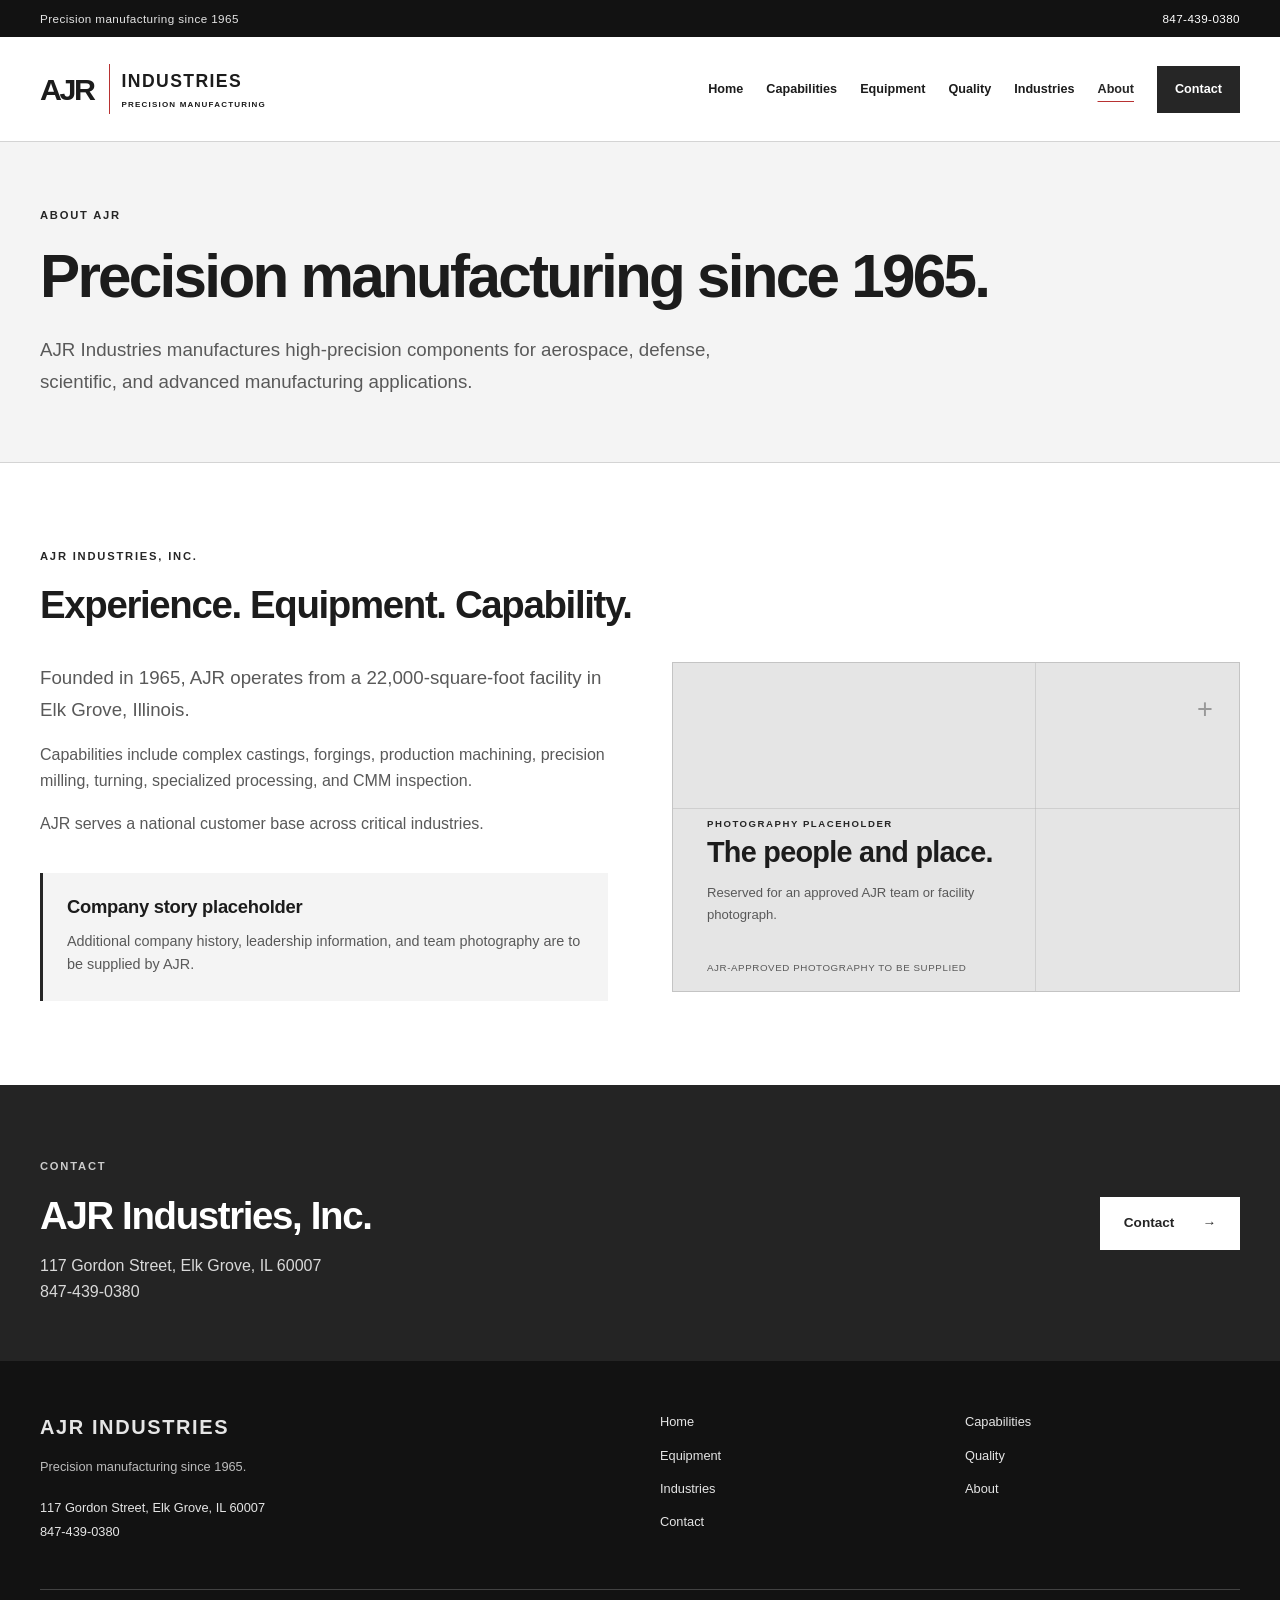
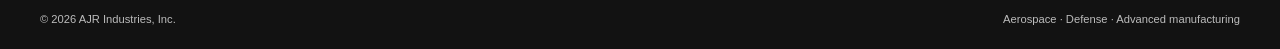
==== about.html @ 36a4a05b "Remove named platforms and focus on general industries" ====
<!doctype html>
<html lang="en">
<head><meta charset="utf-8"><meta name="viewport" content="width=device-width, initial-scale=1"><meta name="description" content="AJR Industries — precision machining for aerospace, defense, and advanced manufacturing. About."><title>AJR Industries | About</title><link rel="stylesheet" href="assets/styles.css"><script src="assets/site.js" defer></script>
</head>
<body><a class="skip-link" href="#main">Skip to content</a>
<div class="utility">
<div class="container"><span>Precision manufacturing since 1965</span><a href="tel:+18474390380">847-439-0380</a>
</div>
</div>
<header>
<div class="container header-inner"><a class="brand" href="index.html" aria-label="AJR Industries home"><span class="brand-mark">AJR</span><span>INDUSTRIES<small>PRECISION MANUFACTURING</small></span></a><button class="menu-toggle" hidden aria-controls="site-nav" aria-expanded="false">Menu <span class="menu-icon" aria-hidden="true"></span></button>
<nav id="site-nav" aria-label="Main navigation"><a href="index.html"  class="">Home</a><a href="capabilities.html"  class="">Capabilities</a><a href="equipment.html"  class="">Equipment</a><a href="quality.html"  class="">Quality</a><a href="industries.html"  class="">Industries</a><a href="about.html" aria-current="page" class="">About</a><a href="contact.html"  class="nav-contact">Contact</a>
</nav>
</div>
</header>
<main id="main">
<section class="page-intro">
<div class="container">
<p class="eyebrow">About AJR</p>
<h1>Precision manufacturing since 1965.</h1>
<p class="lead">AJR Industries manufactures high-precision components for aerospace, defense, scientific, and advanced manufacturing applications.</p>
</div>
</section>
<section class="section ">
<div class="container">
<div class="section-heading">
<div>
<p class="eyebrow">AJR Industries, Inc.</p>
<h2>Experience. Equipment. Capability.</h2>
</div>
</div>
<div class="split">
<div>
<p class="lead">Founded in 1965, AJR operates from a 22,000-square-foot facility in Elk Grove, Illinois.</p>
<p>Capabilities include complex castings, forgings, production machining, precision milling, turning, specialized processing, and CMM inspection.</p>
<p>AJR serves a national customer base across critical industries.</p>
<div class="notice">
<h3>Company story placeholder</h3>
<p>Additional company history, leadership information, and team photography are to be supplied by AJR.</p>
</div>
</div>
<figure class="photo-slot "><span class="photo-cross" aria-hidden="true">+</span>
<div><span class="eyebrow">Photography placeholder</span><strong>The people and place.</strong>
<p>Reserved for an approved AJR team or facility photograph.</p>
</div><figcaption>AJR-approved photography to be supplied</figcaption>
</figure>
</div>
</div>
</section>
<section class="cta">
<div class="container cta-inner">
<div>
<p class="eyebrow">Contact</p>
<h2>AJR Industries, Inc.</h2>
<p>117 Gordon Street, Elk Grove, IL 60007<br><a href="tel:+18474390380">847-439-0380</a></p>
</div><a class="button light" href="contact.html">Contact <span aria-hidden="true">→</span></a>
</div>
</section>
</main>
<footer>
<div class="container footer-top">
<div><a class="footer-brand" href="index.html">AJR INDUSTRIES</a>
<p>Precision manufacturing since 1965.</p><address>117 Gordon Street, Elk Grove, IL 60007<br><a href="tel:+18474390380">847-439-0380</a></address>
</div>
<nav aria-label="Footer navigation"><a href="index.html">Home</a><a href="capabilities.html">Capabilities</a><a href="equipment.html">Equipment</a><a href="quality.html">Quality</a><a href="industries.html">Industries</a><a href="about.html">About</a><a href="contact.html">Contact</a>
</nav>
</div>
<div class="container footer-bottom"><span>© <span id="year">2026</span> AJR Industries, Inc.</span><span>Aerospace · Defense · Advanced manufacturing</span>
</div>
</footer>
</body>
</html>
---- assets/styles.css ----
:root{--accent:#b83232;--charcoal:#242424;--black:#121212;--action:#262626;--ink:#1c1c1c;--muted:#595959;--line:#d4d4d4;--surface:#f4f4f4}*{box-sizing:border-box}body{margin:0;color:var(--ink);font:16px/1.65 Arial,Helvetica,sans-serif}a{color:inherit;text-decoration:none}a:hover{text-decoration:underline;text-underline-offset:5px}button,input,textarea{font:inherit}a:focus-visible,button:focus-visible,input:focus-visible,textarea:focus-visible{outline:3px solid var(--accent);outline-offset:5px}.container{width:min(1240px,calc(100% - 80px));margin-inline:auto}h1,h2,h3,p,figure{margin:0}h1,h2,h3{line-height:1.12}h1{font-size:clamp(2.6rem,4.7vw,4.5rem);letter-spacing:-.045em;max-width:1000px}h2{font-size:clamp(1.9rem,3vw,2.75rem);letter-spacing:-.035em;max-width:740px}h3{font-size:1.3rem;letter-spacing:-.015em}p+p{margin-top:16px}p{color:var(--muted)}.eyebrow{text-transform:uppercase;font-size:.7rem;font-weight:700;letter-spacing:.16em;color:var(--action);margin-bottom:18px}.lead{font-size:1.17rem;line-height:1.7;max-width:740px}.utility{background:var(--black);color:#e5e5e5;font-size:.73rem;letter-spacing:.035em}.utility .container{display:flex;justify-content:space-between;padding-block:9px}.utility a{color:white}header{background:white;border-bottom:1px solid var(--line)}.header-inner{display:flex;align-items:center;justify-content:space-between;gap:30px;min-height:104px}.brand{display:flex;align-items:center;gap:12px;min-width:0;font-size:1.1rem;font-weight:800;letter-spacing:.08em;flex-shrink:0}.brand:hover{text-decoration:none}.brand-mark{font-size:1.9rem;font-weight:800;letter-spacing:-.08em;border-right:1px solid var(--accent);padding-right:15px}.brand small{display:block;font-size:.5rem;letter-spacing:.15em;margin-top:2px}#site-nav{display:flex;align-items:center;gap:23px;font-size:.79rem;font-weight:700}#site-nav a{padding-block:13px}#site-nav a[aria-current=page]{color:var(--action);text-decoration:underline;text-decoration-color:var(--accent);text-underline-offset:8px}#site-nav a.nav-contact{background:var(--action);color:white;padding:13px 18px;white-space:nowrap}.button{background:var(--action);color:white;display:inline-flex;align-items:center;justify-content:center;gap:28px;padding:15px 23px;font-size:.85rem;line-height:1.5;font-weight:700;border:1px solid var(--action);cursor:pointer}.button:hover{background:var(--black);text-decoration:none}.button.light{background:white;border-color:white;color:var(--charcoal)}.button.light:hover{background:#ebebeb}.text-link{font-weight:700;font-size:.87rem;color:var(--action);display:inline-block}.actions{display:flex;align-items:center;gap:28px;flex-wrap:wrap;margin-top:32px}.hero{background:var(--surface);border-bottom:1px solid var(--line)}.hero-grid{display:grid;grid-template-columns:minmax(0,1.05fr) minmax(0,1fr);align-items:center;gap:48px;padding-block:48px}.hero-copy{padding-block:24px}.hero h1{font-size:clamp(2.5rem,4.1vw,3.5rem)}.hero h1 span{color:var(--action)}.hero .lead{margin-top:26px}.hero-copy>.lead+p{font-size:.9rem;margin-top:16px}.hero-bottom{display:flex;justify-content:space-between;gap:20px;border-top:1px solid var(--line);padding-block:18px;font-size:.72rem;text-transform:uppercase;letter-spacing:.08em;color:var(--muted)}.photo-slot{min-height:330px;background:#e5e5e5;position:relative;display:flex;align-items:flex-end;padding:34px;border:1px solid #c4c4c4;color:var(--ink);overflow:hidden}.hero .photo-slot{min-height:400px;background:#292929;color:white;border-color:#454545}.photo-slot:before,.photo-slot:after{content:'';position:absolute;pointer-events:none;background:#b4b4b4;opacity:.45}.photo-slot:before{height:1px;inset:44% 0 auto}.photo-slot:after{width:1px;inset:0 auto 0 64%}.photo-slot>div{position:relative;z-index:1;max-width:310px;padding-bottom:32px}.photo-slot strong{font-size:1.8rem;line-height:1.2;display:block;letter-spacing:-.025em}.photo-slot p{font-size:.82rem;margin-top:12px}.hero .photo-slot p,.hero .photo-slot .eyebrow{color:#d9d9d9}.photo-slot .eyebrow{font-size:.6rem}.photo-slot figcaption{position:absolute;bottom:15px;font-size:.61rem;letter-spacing:.06em;text-transform:uppercase;color:var(--muted)}.hero .photo-slot figcaption{color:#d9d9d9}.photo-cross{position:absolute;top:24px;right:26px;font-size:1.7rem;color:#999999}.photo-slot.wide{margin-top:44px;min-height:300px}.section{padding-block:84px}.section-heading{display:flex;justify-content:space-between;gap:32px;margin-bottom:36px}.section-copy{max-width:740px;margin-bottom:32px}.cards{display:grid;grid-template-columns:repeat(3,minmax(0,1fr));gap:22px}.card{border:1px solid var(--line);padding:28px;background:white;display:flex;flex-direction:column;border-top:3px solid var(--action)}.number{font-family:monospace;font-size:.76rem;letter-spacing:.1em;color:var(--action)}.card h3{margin-top:36px;margin-bottom:16px}.card p{font-size:.94rem;margin-bottom:24px}.card .text-link{margin-top:auto}.section-link{margin-top:30px}.stats{background:var(--charcoal);color:white}.stats-grid{display:grid;grid-template-columns:1fr 1fr 1fr 1.5fr}.stats-grid>div{padding:36px 28px;border-right:1px solid #505050}.stats-grid>div:first-child{padding-left:0}.stats-grid>div:last-child{border:0}.stats strong{display:block;font-size:clamp(1.3rem,2.4vw,2rem);font-weight:600;letter-spacing:-.03em;line-height:1.2}.stats span{font-size:.78rem;color:#d2d2d2;display:block;margin-top:12px}.industry-grid{display:grid;grid-template-columns:repeat(4,minmax(0,1fr));border-left:1px solid var(--line);border-top:1px solid var(--line)}.industry-grid article{padding:26px;border-right:1px solid var(--line);border-bottom:1px solid var(--line);min-height:134px}.industry-grid .eyebrow{font-size:.62rem;margin-bottom:22px}.industry-grid h3{font-size:1.15rem}.tinted{background:var(--surface);border-block:1px solid var(--line)}.split{display:grid;grid-template-columns:minmax(0,1fr) minmax(0,1fr);gap:64px;align-items:start}.split h2{margin-bottom:24px}.equipment-list{border-top:1px solid var(--line)}.equipment-list article{display:grid;grid-template-columns:90px 1fr;gap:24px;padding:24px 0;border-bottom:1px solid var(--line)}.tag{font-size:.6rem;letter-spacing:.08em;line-height:1.5;border:1px solid #b8b8b8;padding:7px 8px;align-self:start;text-align:center;color:var(--action);font-weight:700}.equipment-list h3{font-size:1.15rem;margin-bottom:10px}.equipment-list p{font-size:.88rem}.quality-summary{border-top:1px solid var(--line)}.quality-summary span{display:block;border-bottom:1px solid var(--line);padding:20px 0;font-weight:700}.quality-summary span:before{content:'+';margin-right:24px;color:var(--action)}.cta{background:var(--charcoal);color:white;padding-block:56px}.cta-inner{display:flex;align-items:center;justify-content:space-between;gap:40px}.cta .eyebrow{color:#cccccc}.cta p{color:#d9d9d9;margin-top:16px}.cta h2{font-size:clamp(2rem,3vw,2.7rem)}.cta .button{flex-shrink:0}footer{background:var(--black);color:#e5e5e5;padding-top:50px;font-size:.8rem}.footer-top{display:grid;grid-template-columns:1fr 1fr;gap:40px;padding-bottom:45px}.footer-brand{font-size:1.25rem;font-weight:700;letter-spacing:.08em}.footer-top p{color:#bcbcbc;margin:12px 0 18px}address{font-style:normal;line-height:1.9}.footer-top nav{display:grid;grid-template-columns:1fr 1fr;gap:12px 30px;align-content:start}.footer-bottom{display:flex;justify-content:space-between;gap:20px;border-top:1px solid #424242;padding-block:20px;color:#bcbcbc;font-size:.7rem}.page-intro{background:var(--surface);padding-block:64px;border-bottom:1px solid var(--line)}.page-intro .lead{margin-top:24px}.detail-row{display:grid;grid-template-columns:90px 1fr;gap:24px;border-top:1px solid var(--line);padding-block:36px;scroll-margin-top:30px}.detail-row h2{font-size:1.6rem;margin-bottom:16px}.detail-row p{max-width:780px}.content-note{font-size:.82rem;color:#595959;line-height:1.65;display:block;margin-top:20px}.notice{border-left:3px solid var(--action);padding:24px;background:var(--surface);margin-top:36px}.notice h3{margin-bottom:12px;font-size:1.15rem}.notice p{font-size:.9rem}.notice .text-link{margin-top:16px}.spaced{margin-top:72px}.credential-grid{display:grid;grid-template-columns:1fr 1fr;gap:20px}.credential-grid article{border:1px solid var(--line);padding:26px}.credential-grid h3{font-size:1.1rem}.contact-grid{display:grid;grid-template-columns:minmax(0,.8fr) minmax(0,1.2fr);gap:80px}.contact-grid h2{font-size:2rem;margin-bottom:22px}.contact-grid h2+p{margin-top:20px}.phone{display:inline-block;font-size:1.5rem;color:var(--action);font-weight:700;margin-block:24px 16px}.contact-panel{background:var(--surface);padding:36px}.skip-link{position:absolute;left:16px;top:-80px;background:white;padding:14px;z-index:10}.skip-link:focus{top:10px}.menu-toggle{padding:10px 14px;background:white;border:1px solid var(--line);color:var(--ink);font-weight:700;font-size:.85rem;cursor:pointer}
@media(min-width:1101px){.menu-toggle{display:none}}
@media(max-width:1100px){.header-inner{flex-wrap:wrap;min-height:92px;padding-block:20px;gap:18px}#site-nav{width:100%;gap:10px 26px;flex-wrap:wrap}.js #site-nav{display:none}.js #site-nav.open{display:flex}.menu-toggle:not([hidden]){display:block}.hero-grid{gap:32px}.hero .photo-slot{min-height:400px}.split{gap:36px}.contact-grid{gap:36px}.stats strong{font-size:1.5rem}}
@media(max-width:760px){.container{width:calc(100% - 40px)}.utility{font-size:.62rem}.brand{font-size:.9rem}.brand-mark{font-size:1.7rem}.brand small{font-size:.43rem}.hero-grid,.split,.contact-grid{grid-template-columns:1fr}.hero-grid{padding-block:30px}.hero-copy{padding-block:0}.hero h1{font-size:clamp(2.15rem,7.8vw,2.75rem)}.hero .photo-slot{min-height:240px}.hero-bottom{flex-wrap:wrap;font-size:.6rem;justify-content:flex-start;gap:10px 24px}.section{padding-block:54px}.cards{grid-template-columns:1fr}.card h3{margin-top:22px}.stats-grid{grid-template-columns:1fr 1fr}.stats-grid>div{padding:26px 18px!important;border-bottom:1px solid #505050}.stats-grid>div:nth-child(even){border-right:0}.stats-grid>div:nth-child(n+3){border-bottom:0}.stats strong{font-size:1.25rem}.industry-grid{grid-template-columns:1fr 1fr}.industry-grid article{padding:20px}.cta-inner{align-items:start;flex-direction:column;gap:26px}.footer-top{grid-template-columns:1fr}.footer-bottom{flex-direction:column;gap:8px}.page-intro{padding-block:44px}.detail-row{grid-template-columns:30px 1fr;gap:16px}.credential-grid{grid-template-columns:1fr}.contact-panel{padding:24px}.photo-slot{padding:24px;min-height:280px}.photo-slot figcaption{font-size:.55rem}.equipment-list article{grid-template-columns:76px 1fr;gap:16px}.actions{gap:20px}.spaced{margin-top:48px}.utility .container{gap:15px}#site-nav.open{flex-direction:column;align-items:stretch;gap:0}#site-nav a{padding:12px 0}#site-nav .nav-contact{margin-top:10px;text-align:center}}
@media(prefers-reduced-motion:reduce){*,*:before,*:after{scroll-behavior:auto!important;animation:none!important;transition:none!important}}
.menu-icon{display:inline-block;width:13px;height:10px;border-block:1px solid currentColor;margin-left:8px;position:relative}.menu-icon:after{content:'';position:absolute;top:3px;left:0;right:0;border-top:1px solid currentColor}

/* Keep keyboard focus visible on charcoal and black sections. */
.utility a:focus-visible,.cta a:focus-visible,footer a:focus-visible { outline-color:#ffffff; }

/* Stack content before technical columns become too narrow to read. */
@media (max-width:960px) {
  .container { width:calc(100% - 48px); }
  .hero-grid,.split,.contact-grid { grid-template-columns:minmax(0,1fr); }
  .hero-grid { gap:28px; padding-block:36px; }
  .hero-copy { padding-block:0; }
  .hero .photo-slot { min-height:260px; }
  .hero h1 { max-width:720px; font-size:clamp(2.5rem,5.6vw,3.25rem); }
  .hero .lead { max-width:680px; margin-top:20px; }
  .hero-bottom { flex-wrap:wrap; justify-content:flex-start; gap:10px 24px; }
  .cards { grid-template-columns:minmax(0,1fr); }
  .card { padding:24px; }
  .card h3 { margin-top:18px; }
  .stats-grid { grid-template-columns:1fr 1fr; }
  .stats-grid>div { padding:26px 24px; border-bottom:1px solid #505050; }
  .stats-grid>div:first-child { padding-left:24px; }
  .stats-grid>div:nth-child(even) { border-right:0; }
  .stats-grid>div:nth-child(n+3) { border-bottom:0; }
  .industry-grid { grid-template-columns:repeat(2,minmax(0,1fr)); }
  .cta-inner { align-items:flex-start; flex-direction:column; gap:26px; }
  .split,.contact-grid { gap:32px; }
}
@media (max-width:600px) {
  .container { width:calc(100% - 32px); }
  .header-inner { min-height:80px; gap:12px; padding-block:14px; }
  .hero-grid { padding-block:28px; }
  .hero h1 { font-size:clamp(2.1rem,8.2vw,2.75rem); }
  .hero .lead { font-size:1.05rem; }
  .hero .photo-slot { min-height:220px; }
  .hero .photo-slot>div { padding-bottom:24px; }
  .photo-slot { padding:24px; }
  .photo-slot figcaption { left:24px; right:24px; }
  .hero .eyebrow { font-size:.62rem; letter-spacing:.12em; }
  .actions { align-items:stretch; gap:16px; margin-top:24px; }
  .actions .button { width:100%; }
  .actions .text-link { padding-block:4px; }
  .section { padding-block:44px; }
  .contact-panel { padding:20px; }
  .footer-bottom>span { overflow-wrap:anywhere; }
}
@media (max-width:360px) {
  .brand { gap:8px; font-size:.8rem; letter-spacing:.06em; }
  .brand-mark { font-size:1.55rem; padding-right:10px; }
  .brand small { font-size:.36rem; }
  .menu-toggle { padding:10px; }
  .menu-icon { margin-left:5px; }
  .industry-grid article { padding:16px; }
}
@media print {
  .utility,.menu-toggle,.skip-link { display:none!important; }
  .js #site-nav { display:flex; }
  .hero-grid,.split,.contact-grid { grid-template-columns:1fr; }
}

/* Equipment comparison: readable dimensions on desktop and labeled cards on mobile. */
.equipment-comparison { border:1px solid var(--line); }
.equipment-table { width:100%; border-collapse:collapse; table-layout:fixed; text-align:left; }
.equipment-table caption { text-align:left; padding:16px 24px; font-size:.8rem; font-weight:700; color:var(--muted); border-bottom:1px solid var(--line); }
.equipment-table thead { background:var(--charcoal); color:white; }
.equipment-table thead th { font-size:.74rem; letter-spacing:.04em; padding:16px 24px; }
.equipment-table th,.equipment-table td { width:33.333%; vertical-align:top; overflow-wrap:anywhere; }
.equipment-table tbody th,.equipment-table tbody td { padding:28px 24px; border-bottom:1px solid var(--line); }
.equipment-table tbody tr:last-child>* { border-bottom:0; }
.machine-name { display:block; font-size:1.15rem; font-weight:700; line-height:1.3; }
.machine-type { display:block; margin-top:10px; font-size:.83rem; line-height:1.6; font-weight:400; color:var(--muted); }
.machine-dimensions { margin:0; }
.machine-dimensions dt { font-size:.7rem; text-transform:uppercase; letter-spacing:.07em; color:var(--muted); font-weight:700; }
.machine-dimensions dd { margin:10px 0 0; font-size:1.28rem; font-weight:700; line-height:1.35; font-variant-numeric:tabular-nums; }
.dimension-note { font-size:.77rem; line-height:1.6; margin-top:12px; }
.equipment-table tbody td:last-child { font-size:.87rem; color:var(--muted); }
.mobile-column-label { display:none; }
.fit-note { margin-top:24px; }
@media (max-width:760px) {
  .equipment-comparison { border:0; }
  .equipment-table,.equipment-table tbody { display:block; }
  .equipment-table caption { display:block; padding:0 0 16px; border:0; }
  .equipment-table thead { position:absolute; width:1px; height:1px; padding:0; overflow:hidden; clip-path:inset(50%); white-space:nowrap; }
  .equipment-table tbody tr { display:grid; grid-template-columns:minmax(0,1fr); border:1px solid var(--line); margin-bottom:20px; }
  .equipment-table tbody th,.equipment-table tbody td { display:block; width:100%; padding:20px; border-bottom:1px solid var(--line); }
  .equipment-table tbody tr:last-child>* { border-bottom:1px solid var(--line); }
  .equipment-table tbody tr>td:last-child { border-bottom:0; }
  .equipment-table tbody td:first-of-type { background:var(--surface); }
  .mobile-column-label { display:block; font-size:.7rem; text-transform:uppercase; letter-spacing:.07em; font-weight:700; margin-bottom:10px; }
}

.industry-description { font-size:.87rem; margin-top:16px; }
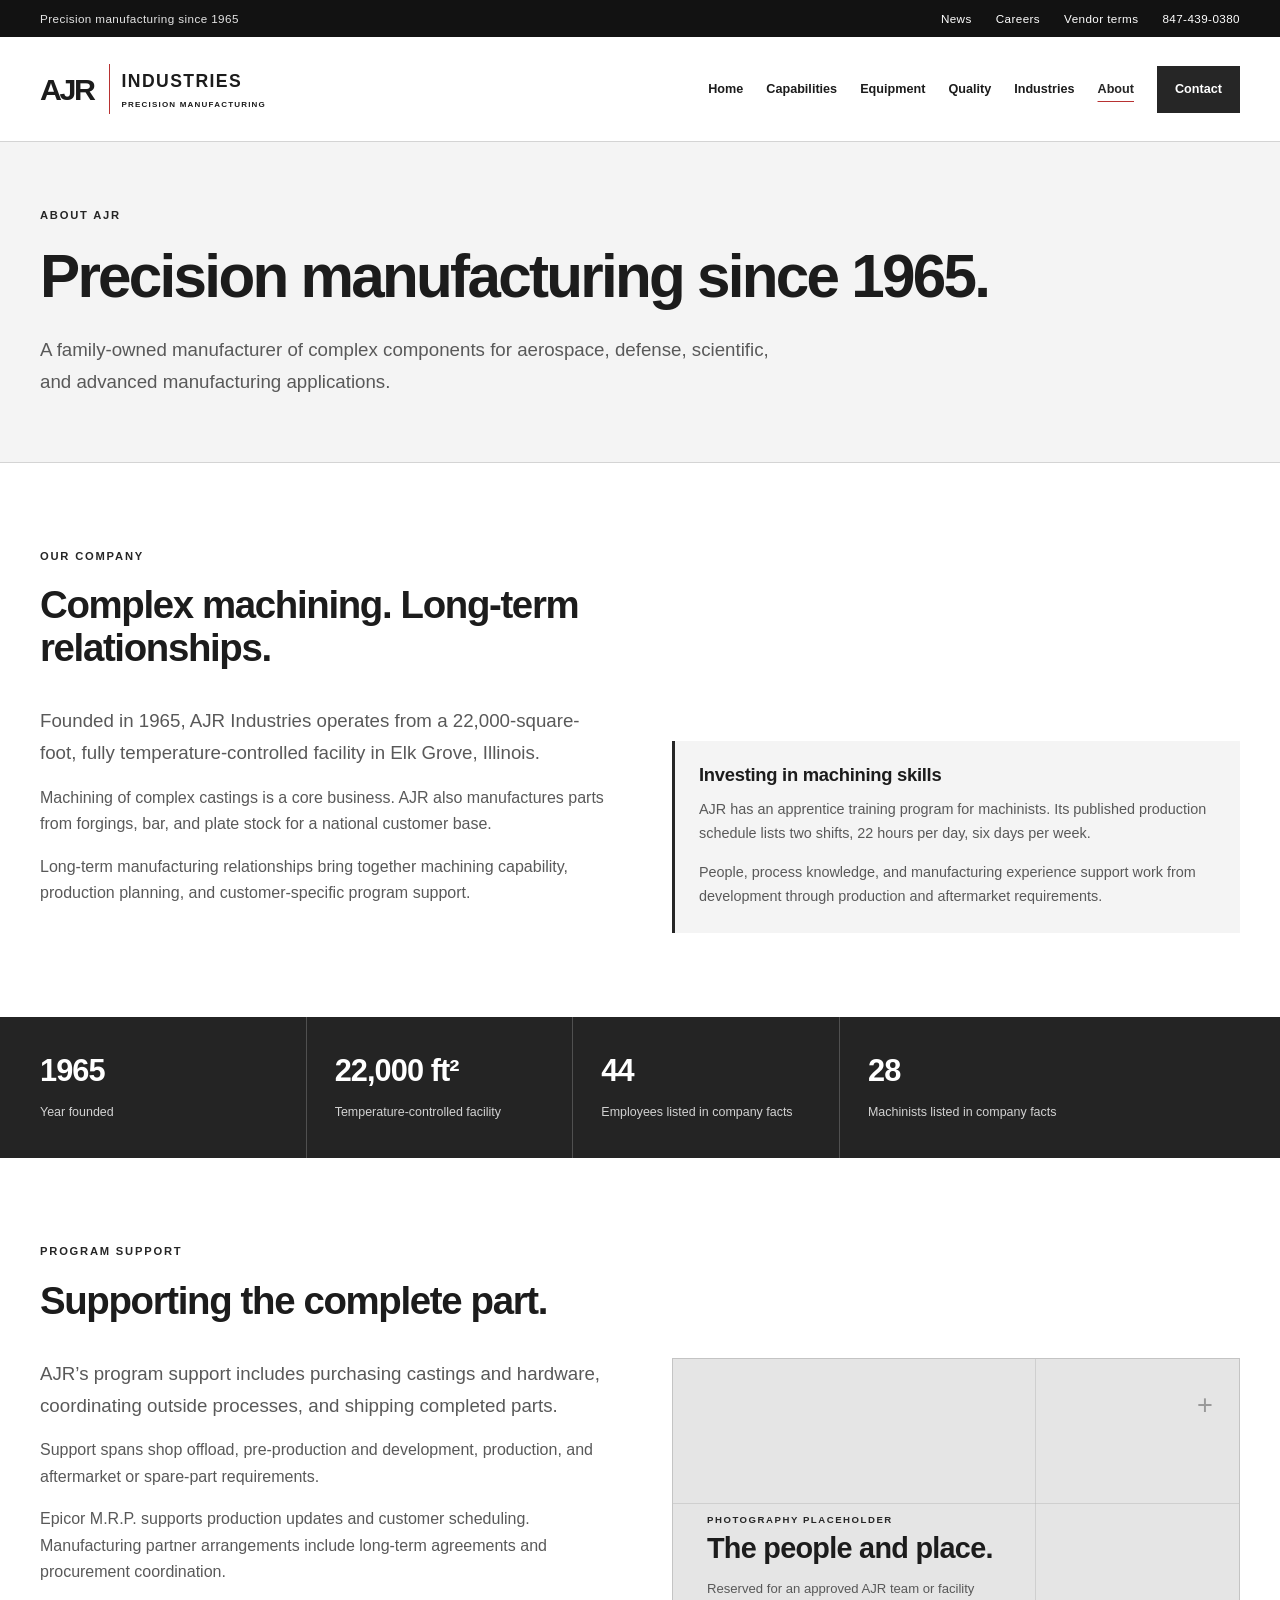
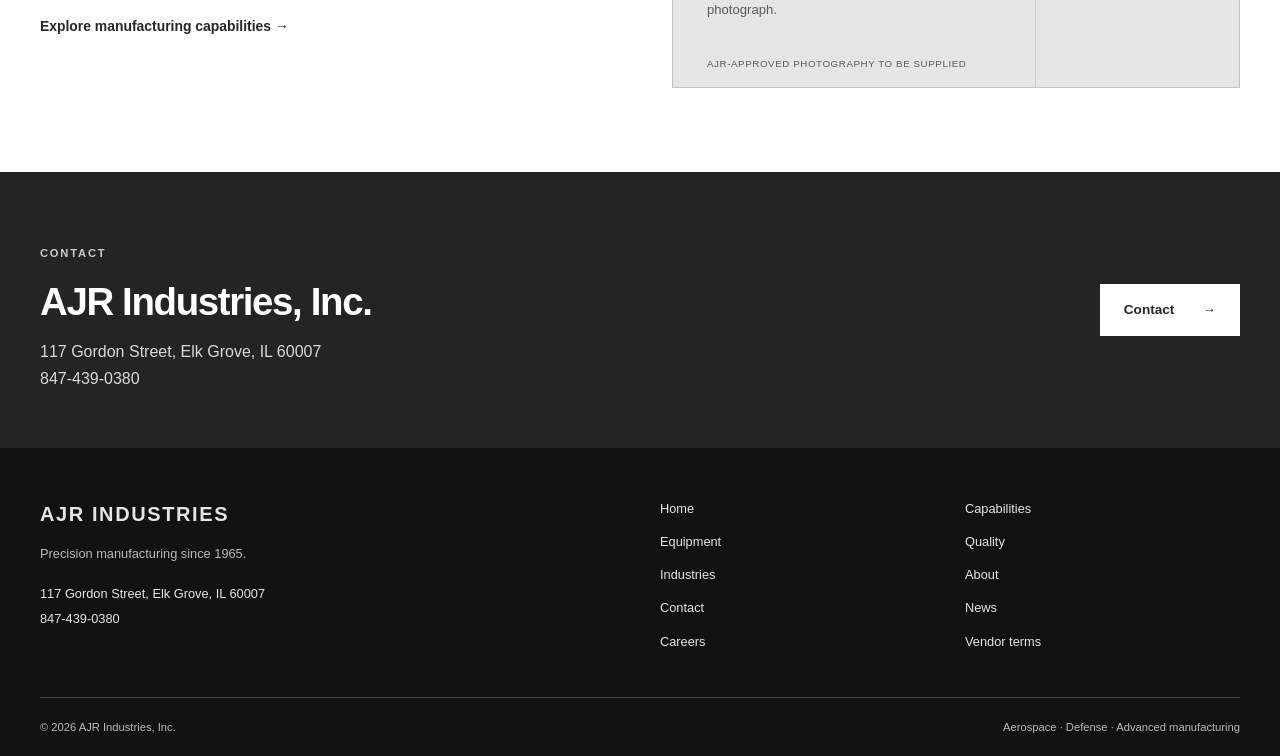
==== commit 8ad47827: "Integrate original AJR content, full equipment sizes, and company resources" ====
--- a/about.html
+++ b/about.html
@@ -4,7 +4,7 @@
 </head>
 <body><a class="skip-link" href="#main">Skip to content</a>
 <div class="utility">
-<div class="container"><span>Precision manufacturing since 1965</span><a href="tel:+18474390380">847-439-0380</a>
+<div class="container"><span>Precision manufacturing since 1965</span><nav class="utility-links" aria-label="Company resources"><a href="news.html">News</a><a href="job-openings.html">Careers</a><a href="vendor-terms-and-conditions.html">Vendor terms</a><a href="tel:+18474390380">847-439-0380</a></nav>
 </div>
 </div>
 <header>
@@ -18,28 +18,51 @@
 <div class="container">
 <p class="eyebrow">About AJR</p>
 <h1>Precision manufacturing since 1965.</h1>
-<p class="lead">AJR Industries manufactures high-precision components for aerospace, defense, scientific, and advanced manufacturing applications.</p>
+<p class="lead">A family-owned manufacturer of complex components for aerospace, defense, scientific, and advanced manufacturing applications.</p>
 </div>
 </section>
-<section class="section ">
+<section class="section">
 <div class="container">
-<div class="section-heading">
+<div class="section-heading"><div>
+<p class="eyebrow">Our company</p>
+<h2>Complex machining. Long-term relationships.</h2>
+</div></div>
+<div class="split">
 <div>
-<p class="eyebrow">AJR Industries, Inc.</p>
-<h2>Experience. Equipment. Capability.</h2>
+<p class="lead">Founded in 1965, AJR Industries operates from a 22,000-square-foot, fully temperature-controlled facility in Elk Grove, Illinois.</p>
+<p>Machining of complex castings is a core business. AJR also manufactures parts from forgings, bar, and plate stock for a national customer base.</p>
+<p>Long-term manufacturing relationships bring together machining capability, production planning, and customer-specific program support.</p>
+</div>
+<div class="notice">
+<h3>Investing in machining skills</h3>
+<p>AJR has an apprentice training program for machinists. Its published production schedule lists two shifts, 22 hours per day, six days per week.</p>
+<p>People, process knowledge, and manufacturing experience support work from development through production and aftermarket requirements.</p>
 </div>
 </div>
+</div>
+</section>
+<section class="stats">
+<div class="container stats-grid">
+<div><strong>1965</strong><span>Year founded</span></div>
+<div><strong>22,000 ft²</strong><span>Temperature-controlled facility</span></div>
+<div><strong>44</strong><span>Employees listed in company facts</span></div>
+<div><strong>28</strong><span>Machinists listed in company facts</span></div>
+</div>
+</section>
+<section class="section">
+<div class="container">
+<div class="section-heading"><div>
+<p class="eyebrow">Program support</p>
+<h2>Supporting the complete part.</h2>
+</div></div>
 <div class="split">
 <div>
-<p class="lead">Founded in 1965, AJR operates from a 22,000-square-foot facility in Elk Grove, Illinois.</p>
-<p>Capabilities include complex castings, forgings, production machining, precision milling, turning, specialized processing, and CMM inspection.</p>
-<p>AJR serves a national customer base across critical industries.</p>
-<div class="notice">
-<h3>Company story placeholder</h3>
-<p>Additional company history, leadership information, and team photography are to be supplied by AJR.</p>
+<p class="lead">AJR’s program support includes purchasing castings and hardware, coordinating outside processes, and shipping completed parts.</p>
+<p>Support spans shop offload, pre-production and development, production, and aftermarket or spare-part requirements.</p>
+<p>Epicor M.R.P. supports production updates and customer scheduling. Manufacturing partner arrangements include long-term agreements and procurement coordination.</p>
+<a class="text-link section-link" href="capabilities.html">Explore manufacturing capabilities →</a>
 </div>
-</div>
-<figure class="photo-slot "><span class="photo-cross" aria-hidden="true">+</span>
+<figure class="photo-slot"><span class="photo-cross" aria-hidden="true">+</span>
 <div><span class="eyebrow">Photography placeholder</span><strong>The people and place.</strong>
 <p>Reserved for an approved AJR team or facility photograph.</p>
 </div><figcaption>AJR-approved photography to be supplied</figcaption>
@@ -63,7 +86,7 @@
 <p>Precision manufacturing since 1965.</p><address>117 Gordon Street, Elk Grove, IL 60007<br><a href="tel:+18474390380">847-439-0380</a></address>
 </div>
 <nav aria-label="Footer navigation"><a href="index.html">Home</a><a href="capabilities.html">Capabilities</a><a href="equipment.html">Equipment</a><a href="quality.html">Quality</a><a href="industries.html">Industries</a><a href="about.html">About</a><a href="contact.html">Contact</a>
-</nav>
+<a href="news.html">News</a><a href="job-openings.html">Careers</a><a href="vendor-terms-and-conditions.html">Vendor terms</a></nav>
 </div>
 <div class="container footer-bottom"><span>© <span id="year">2026</span> AJR Industries, Inc.</span><span>Aerospace · Defense · Advanced manufacturing</span>
 </div>
--- a/assets/styles.css
+++ b/assets/styles.css
@@ -1,4 +1,4 @@
-:root{--accent:#b83232;--charcoal:#242424;--black:#121212;--action:#262626;--ink:#1c1c1c;--muted:#595959;--line:#d4d4d4;--surface:#f4f4f4}*{box-sizing:border-box}body{margin:0;color:var(--ink);font:16px/1.65 Arial,Helvetica,sans-serif}a{color:inherit;text-decoration:none}a:hover{text-decoration:underline;text-underline-offset:5px}button,input,textarea{font:inherit}a:focus-visible,button:focus-visible,input:focus-visible,textarea:focus-visible{outline:3px solid var(--accent);outline-offset:5px}.container{width:min(1240px,calc(100% - 80px));margin-inline:auto}h1,h2,h3,p,figure{margin:0}h1,h2,h3{line-height:1.12}h1{font-size:clamp(2.6rem,4.7vw,4.5rem);letter-spacing:-.045em;max-width:1000px}h2{font-size:clamp(1.9rem,3vw,2.75rem);letter-spacing:-.035em;max-width:740px}h3{font-size:1.3rem;letter-spacing:-.015em}p+p{margin-top:16px}p{color:var(--muted)}.eyebrow{text-transform:uppercase;font-size:.7rem;font-weight:700;letter-spacing:.16em;color:var(--action);margin-bottom:18px}.lead{font-size:1.17rem;line-height:1.7;max-width:740px}.utility{background:var(--black);color:#e5e5e5;font-size:.73rem;letter-spacing:.035em}.utility .container{display:flex;justify-content:space-between;padding-block:9px}.utility a{color:white}header{background:white;border-bottom:1px solid var(--line)}.header-inner{display:flex;align-items:center;justify-content:space-between;gap:30px;min-height:104px}.brand{display:flex;align-items:center;gap:12px;min-width:0;font-size:1.1rem;font-weight:800;letter-spacing:.08em;flex-shrink:0}.brand:hover{text-decoration:none}.brand-mark{font-size:1.9rem;font-weight:800;letter-spacing:-.08em;border-right:1px solid var(--accent);padding-right:15px}.brand small{display:block;font-size:.5rem;letter-spacing:.15em;margin-top:2px}#site-nav{display:flex;align-items:center;gap:23px;font-size:.79rem;font-weight:700}#site-nav a{padding-block:13px}#site-nav a[aria-current=page]{color:var(--action);text-decoration:underline;text-decoration-color:var(--accent);text-underline-offset:8px}#site-nav a.nav-contact{background:var(--action);color:white;padding:13px 18px;white-space:nowrap}.button{background:var(--action);color:white;display:inline-flex;align-items:center;justify-content:center;gap:28px;padding:15px 23px;font-size:.85rem;line-height:1.5;font-weight:700;border:1px solid var(--action);cursor:pointer}.button:hover{background:var(--black);text-decoration:none}.button.light{background:white;border-color:white;color:var(--charcoal)}.button.light:hover{background:#ebebeb}.text-link{font-weight:700;font-size:.87rem;color:var(--action);display:inline-block}.actions{display:flex;align-items:center;gap:28px;flex-wrap:wrap;margin-top:32px}.hero{background:var(--surface);border-bottom:1px solid var(--line)}.hero-grid{display:grid;grid-template-columns:minmax(0,1.05fr) minmax(0,1fr);align-items:center;gap:48px;padding-block:48px}.hero-copy{padding-block:24px}.hero h1{font-size:clamp(2.5rem,4.1vw,3.5rem)}.hero h1 span{color:var(--action)}.hero .lead{margin-top:26px}.hero-copy>.lead+p{font-size:.9rem;margin-top:16px}.hero-bottom{display:flex;justify-content:space-between;gap:20px;border-top:1px solid var(--line);padding-block:18px;font-size:.72rem;text-transform:uppercase;letter-spacing:.08em;color:var(--muted)}.photo-slot{min-height:330px;background:#e5e5e5;position:relative;display:flex;align-items:flex-end;padding:34px;border:1px solid #c4c4c4;color:var(--ink);overflow:hidden}.hero .photo-slot{min-height:400px;background:#292929;color:white;border-color:#454545}.photo-slot:before,.photo-slot:after{content:'';position:absolute;pointer-events:none;background:#b4b4b4;opacity:.45}.photo-slot:before{height:1px;inset:44% 0 auto}.photo-slot:after{width:1px;inset:0 auto 0 64%}.photo-slot>div{position:relative;z-index:1;max-width:310px;padding-bottom:32px}.photo-slot strong{font-size:1.8rem;line-height:1.2;display:block;letter-spacing:-.025em}.photo-slot p{font-size:.82rem;margin-top:12px}.hero .photo-slot p,.hero .photo-slot .eyebrow{color:#d9d9d9}.photo-slot .eyebrow{font-size:.6rem}.photo-slot figcaption{position:absolute;bottom:15px;font-size:.61rem;letter-spacing:.06em;text-transform:uppercase;color:var(--muted)}.hero .photo-slot figcaption{color:#d9d9d9}.photo-cross{position:absolute;top:24px;right:26px;font-size:1.7rem;color:#999999}.photo-slot.wide{margin-top:44px;min-height:300px}.section{padding-block:84px}.section-heading{display:flex;justify-content:space-between;gap:32px;margin-bottom:36px}.section-copy{max-width:740px;margin-bottom:32px}.cards{display:grid;grid-template-columns:repeat(3,minmax(0,1fr));gap:22px}.card{border:1px solid var(--line);padding:28px;background:white;display:flex;flex-direction:column;border-top:3px solid var(--action)}.number{font-family:monospace;font-size:.76rem;letter-spacing:.1em;color:var(--action)}.card h3{margin-top:36px;margin-bottom:16px}.card p{font-size:.94rem;margin-bottom:24px}.card .text-link{margin-top:auto}.section-link{margin-top:30px}.stats{background:var(--charcoal);color:white}.stats-grid{display:grid;grid-template-columns:1fr 1fr 1fr 1.5fr}.stats-grid>div{padding:36px 28px;border-right:1px solid #505050}.stats-grid>div:first-child{padding-left:0}.stats-grid>div:last-child{border:0}.stats strong{display:block;font-size:clamp(1.3rem,2.4vw,2rem);font-weight:600;letter-spacing:-.03em;line-height:1.2}.stats span{font-size:.78rem;color:#d2d2d2;display:block;margin-top:12px}.industry-grid{display:grid;grid-template-columns:repeat(4,minmax(0,1fr));border-left:1px solid var(--line);border-top:1px solid var(--line)}.industry-grid article{padding:26px;border-right:1px solid var(--line);border-bottom:1px solid var(--line);min-height:134px}.industry-grid .eyebrow{font-size:.62rem;margin-bottom:22px}.industry-grid h3{font-size:1.15rem}.tinted{background:var(--surface);border-block:1px solid var(--line)}.split{display:grid;grid-template-columns:minmax(0,1fr) minmax(0,1fr);gap:64px;align-items:start}.split h2{margin-bottom:24px}.equipment-list{border-top:1px solid var(--line)}.equipment-list article{display:grid;grid-template-columns:90px 1fr;gap:24px;padding:24px 0;border-bottom:1px solid var(--line)}.tag{font-size:.6rem;letter-spacing:.08em;line-height:1.5;border:1px solid #b8b8b8;padding:7px 8px;align-self:start;text-align:center;color:var(--action);font-weight:700}.equipment-list h3{font-size:1.15rem;margin-bottom:10px}.equipment-list p{font-size:.88rem}.quality-summary{border-top:1px solid var(--line)}.quality-summary span{display:block;border-bottom:1px solid var(--line);padding:20px 0;font-weight:700}.quality-summary span:before{content:'+';margin-right:24px;color:var(--action)}.cta{background:var(--charcoal);color:white;padding-block:56px}.cta-inner{display:flex;align-items:center;justify-content:space-between;gap:40px}.cta .eyebrow{color:#cccccc}.cta p{color:#d9d9d9;margin-top:16px}.cta h2{font-size:clamp(2rem,3vw,2.7rem)}.cta .button{flex-shrink:0}footer{background:var(--black);color:#e5e5e5;padding-top:50px;font-size:.8rem}.footer-top{display:grid;grid-template-columns:1fr 1fr;gap:40px;padding-bottom:45px}.footer-brand{font-size:1.25rem;font-weight:700;letter-spacing:.08em}.footer-top p{color:#bcbcbc;margin:12px 0 18px}address{font-style:normal;line-height:1.9}.footer-top nav{display:grid;grid-template-columns:1fr 1fr;gap:12px 30px;align-content:start}.footer-bottom{display:flex;justify-content:space-between;gap:20px;border-top:1px solid #424242;padding-block:20px;color:#bcbcbc;font-size:.7rem}.page-intro{background:var(--surface);padding-block:64px;border-bottom:1px solid var(--line)}.page-intro .lead{margin-top:24px}.detail-row{display:grid;grid-template-columns:90px 1fr;gap:24px;border-top:1px solid var(--line);padding-block:36px;scroll-margin-top:30px}.detail-row h2{font-size:1.6rem;margin-bottom:16px}.detail-row p{max-width:780px}.content-note{font-size:.82rem;color:#595959;line-height:1.65;display:block;margin-top:20px}.notice{border-left:3px solid var(--action);padding:24px;background:var(--surface);margin-top:36px}.notice h3{margin-bottom:12px;font-size:1.15rem}.notice p{font-size:.9rem}.notice .text-link{margin-top:16px}.spaced{margin-top:72px}.credential-grid{display:grid;grid-template-columns:1fr 1fr;gap:20px}.credential-grid article{border:1px solid var(--line);padding:26px}.credential-grid h3{font-size:1.1rem}.contact-grid{display:grid;grid-template-columns:minmax(0,.8fr) minmax(0,1.2fr);gap:80px}.contact-grid h2{font-size:2rem;margin-bottom:22px}.contact-grid h2+p{margin-top:20px}.phone{display:inline-block;font-size:1.5rem;color:var(--action);font-weight:700;margin-block:24px 16px}.contact-panel{background:var(--surface);padding:36px}.skip-link{position:absolute;left:16px;top:-80px;background:white;padding:14px;z-index:10}.skip-link:focus{top:10px}.menu-toggle{padding:10px 14px;background:white;border:1px solid var(--line);color:var(--ink);font-weight:700;font-size:.85rem;cursor:pointer}
+:root{--accent:#b83232;--charcoal:#242424;--black:#121212;--action:#262626;--ink:#1c1c1c;--muted:#595959;--line:#d4d4d4;--surface:#f4f4f4}*{box-sizing:border-box}[hidden]{display:none!important}body{margin:0;color:var(--ink);font:16px/1.65 Arial,Helvetica,sans-serif}a{color:inherit;text-decoration:none}a:hover{text-decoration:underline;text-underline-offset:5px}button,input,textarea{font:inherit}a:focus-visible,button:focus-visible,input:focus-visible,textarea:focus-visible{outline:3px solid var(--accent);outline-offset:5px}.container{width:min(1240px,calc(100% - 80px));margin-inline:auto}h1,h2,h3,p,figure{margin:0}h1,h2,h3{line-height:1.12}h1{font-size:clamp(2.6rem,4.7vw,4.5rem);letter-spacing:-.045em;max-width:1000px}h2{font-size:clamp(1.9rem,3vw,2.75rem);letter-spacing:-.035em;max-width:740px}h3{font-size:1.3rem;letter-spacing:-.015em}p+p{margin-top:16px}p{color:var(--muted)}.eyebrow{text-transform:uppercase;font-size:.7rem;font-weight:700;letter-spacing:.16em;color:var(--action);margin-bottom:18px}.lead{font-size:1.17rem;line-height:1.7;max-width:740px}.utility{background:var(--black);color:#e5e5e5;font-size:.73rem;letter-spacing:.035em}.utility .container{display:flex;justify-content:space-between;padding-block:9px}.utility a{color:white}header{background:white;border-bottom:1px solid var(--line)}.header-inner{display:flex;align-items:center;justify-content:space-between;gap:30px;min-height:104px}.brand{display:flex;align-items:center;gap:12px;min-width:0;font-size:1.1rem;font-weight:800;letter-spacing:.08em;flex-shrink:0}.brand:hover{text-decoration:none}.brand-mark{font-size:1.9rem;font-weight:800;letter-spacing:-.08em;border-right:1px solid var(--accent);padding-right:15px}.brand small{display:block;font-size:.5rem;letter-spacing:.15em;margin-top:2px}#site-nav{display:flex;align-items:center;gap:23px;font-size:.79rem;font-weight:700}#site-nav a{padding-block:13px}#site-nav a[aria-current=page]{color:var(--action);text-decoration:underline;text-decoration-color:var(--accent);text-underline-offset:8px}#site-nav a.nav-contact{background:var(--action);color:white;padding:13px 18px;white-space:nowrap}.button{background:var(--action);color:white;display:inline-flex;align-items:center;justify-content:center;gap:28px;padding:15px 23px;font-size:.85rem;line-height:1.5;font-weight:700;border:1px solid var(--action);cursor:pointer}.button:hover{background:var(--black);text-decoration:none}.button.light{background:white;border-color:white;color:var(--charcoal)}.button.light:hover{background:#ebebeb}.text-link{font-weight:700;font-size:.87rem;color:var(--action);display:inline-block}.actions{display:flex;align-items:center;gap:28px;flex-wrap:wrap;margin-top:32px}.hero{background:var(--surface);border-bottom:1px solid var(--line)}.hero-grid{display:grid;grid-template-columns:minmax(0,1.05fr) minmax(0,1fr);align-items:center;gap:48px;padding-block:48px}.hero-copy{padding-block:24px}.hero h1{font-size:clamp(2.5rem,4.1vw,3.5rem)}.hero h1 span{color:var(--action)}.hero .lead{margin-top:26px}.hero-copy>.lead+p{font-size:.9rem;margin-top:16px}.hero-bottom{display:flex;justify-content:space-between;gap:20px;border-top:1px solid var(--line);padding-block:18px;font-size:.72rem;text-transform:uppercase;letter-spacing:.08em;color:var(--muted)}.photo-slot{min-height:330px;background:#e5e5e5;position:relative;display:flex;align-items:flex-end;padding:34px;border:1px solid #c4c4c4;color:var(--ink);overflow:hidden}.hero .photo-slot{min-height:400px;background:#292929;color:white;border-color:#454545}.photo-slot:before,.photo-slot:after{content:'';position:absolute;pointer-events:none;background:#b4b4b4;opacity:.45}.photo-slot:before{height:1px;inset:44% 0 auto}.photo-slot:after{width:1px;inset:0 auto 0 64%}.photo-slot>div{position:relative;z-index:1;max-width:310px;padding-bottom:32px}.photo-slot strong{font-size:1.8rem;line-height:1.2;display:block;letter-spacing:-.025em}.photo-slot p{font-size:.82rem;margin-top:12px}.hero .photo-slot p,.hero .photo-slot .eyebrow{color:#d9d9d9}.photo-slot .eyebrow{font-size:.6rem}.photo-slot figcaption{position:absolute;bottom:15px;font-size:.61rem;letter-spacing:.06em;text-transform:uppercase;color:var(--muted)}.hero .photo-slot figcaption{color:#d9d9d9}.photo-cross{position:absolute;top:24px;right:26px;font-size:1.7rem;color:#999999}.photo-slot.wide{margin-top:44px;min-height:300px}.section{padding-block:84px}.section-heading{display:flex;justify-content:space-between;gap:32px;margin-bottom:36px}.section-copy{max-width:740px;margin-bottom:32px}.cards{display:grid;grid-template-columns:repeat(3,minmax(0,1fr));gap:22px}.card{border:1px solid var(--line);padding:28px;background:white;display:flex;flex-direction:column;border-top:3px solid var(--action)}.number{font-family:monospace;font-size:.76rem;letter-spacing:.1em;color:var(--action)}.card h3{margin-top:36px;margin-bottom:16px}.card p{font-size:.94rem;margin-bottom:24px}.card .text-link{margin-top:auto}.section-link{margin-top:30px}.stats{background:var(--charcoal);color:white}.stats-grid{display:grid;grid-template-columns:1fr 1fr 1fr 1.5fr}.stats-grid>div{padding:36px 28px;border-right:1px solid #505050}.stats-grid>div:first-child{padding-left:0}.stats-grid>div:last-child{border:0}.stats strong{display:block;font-size:clamp(1.3rem,2.4vw,2rem);font-weight:600;letter-spacing:-.03em;line-height:1.2}.stats span{font-size:.78rem;color:#d2d2d2;display:block;margin-top:12px}.industry-grid{display:grid;grid-template-columns:repeat(4,minmax(0,1fr));border-left:1px solid var(--line);border-top:1px solid var(--line)}.industry-grid article{padding:26px;border-right:1px solid var(--line);border-bottom:1px solid var(--line);min-height:134px}.industry-grid .eyebrow{font-size:.62rem;margin-bottom:22px}.industry-grid h3{font-size:1.15rem}.tinted{background:var(--surface);border-block:1px solid var(--line)}.split{display:grid;grid-template-columns:minmax(0,1fr) minmax(0,1fr);gap:64px;align-items:start}.split h2{margin-bottom:24px}.equipment-list{border-top:1px solid var(--line)}.equipment-list article{display:grid;grid-template-columns:90px 1fr;gap:24px;padding:24px 0;border-bottom:1px solid var(--line)}.tag{font-size:.6rem;letter-spacing:.08em;line-height:1.5;border:1px solid #b8b8b8;padding:7px 8px;align-self:start;text-align:center;color:var(--action);font-weight:700}.equipment-list h3{font-size:1.15rem;margin-bottom:10px}.equipment-list p{font-size:.88rem}.quality-summary{border-top:1px solid var(--line)}.quality-summary span{display:block;border-bottom:1px solid var(--line);padding:20px 0;font-weight:700}.quality-summary span:before{content:'+';margin-right:24px;color:var(--action)}.cta{background:var(--charcoal);color:white;padding-block:56px}.cta-inner{display:flex;align-items:center;justify-content:space-between;gap:40px}.cta .eyebrow{color:#cccccc}.cta p{color:#d9d9d9;margin-top:16px}.cta h2{font-size:clamp(2rem,3vw,2.7rem)}.cta .button{flex-shrink:0}footer{background:var(--black);color:#e5e5e5;padding-top:50px;font-size:.8rem}.footer-top{display:grid;grid-template-columns:1fr 1fr;gap:40px;padding-bottom:45px}.footer-brand{font-size:1.25rem;font-weight:700;letter-spacing:.08em}.footer-top p{color:#bcbcbc;margin:12px 0 18px}address{font-style:normal;line-height:1.9}.footer-top nav{display:grid;grid-template-columns:1fr 1fr;gap:12px 30px;align-content:start}.footer-bottom{display:flex;justify-content:space-between;gap:20px;border-top:1px solid #424242;padding-block:20px;color:#bcbcbc;font-size:.7rem}.page-intro{background:var(--surface);padding-block:64px;border-bottom:1px solid var(--line)}.page-intro .lead{margin-top:24px}.detail-row{display:grid;grid-template-columns:90px 1fr;gap:24px;border-top:1px solid var(--line);padding-block:36px;scroll-margin-top:30px}.detail-row h2{font-size:1.6rem;margin-bottom:16px}.detail-row p{max-width:780px}.content-note{font-size:.82rem;color:#595959;line-height:1.65;display:block;margin-top:20px}.notice{border-left:3px solid var(--action);padding:24px;background:var(--surface);margin-top:36px}.notice h3{margin-bottom:12px;font-size:1.15rem}.notice p{font-size:.9rem}.notice .text-link{margin-top:16px}.spaced{margin-top:72px}.credential-grid{display:grid;grid-template-columns:1fr 1fr;gap:20px}.credential-grid article{border:1px solid var(--line);padding:26px}.credential-grid h3{font-size:1.1rem}.contact-grid{display:grid;grid-template-columns:minmax(0,.8fr) minmax(0,1.2fr);gap:80px}.contact-grid h2{font-size:2rem;margin-bottom:22px}.contact-grid h2+p{margin-top:20px}.phone{display:inline-block;font-size:1.5rem;color:var(--action);font-weight:700;margin-block:24px 16px}.contact-panel{background:var(--surface);padding:36px}.skip-link{position:absolute;left:16px;top:-80px;background:white;padding:14px;z-index:10}.skip-link:focus{top:10px}.menu-toggle{padding:10px 14px;background:white;border:1px solid var(--line);color:var(--ink);font-weight:700;font-size:.85rem;cursor:pointer}
 @media(min-width:1101px){.menu-toggle{display:none}}
 @media(max-width:1100px){.header-inner{flex-wrap:wrap;min-height:92px;padding-block:20px;gap:18px}#site-nav{width:100%;gap:10px 26px;flex-wrap:wrap}.js #site-nav{display:none}.js #site-nav.open{display:flex}.menu-toggle:not([hidden]){display:block}.hero-grid{gap:32px}.hero .photo-slot{min-height:400px}.split{gap:36px}.contact-grid{gap:36px}.stats strong{font-size:1.5rem}}
 @media(max-width:760px){.container{width:calc(100% - 40px)}.utility{font-size:.62rem}.brand{font-size:.9rem}.brand-mark{font-size:1.7rem}.brand small{font-size:.43rem}.hero-grid,.split,.contact-grid{grid-template-columns:1fr}.hero-grid{padding-block:30px}.hero-copy{padding-block:0}.hero h1{font-size:clamp(2.15rem,7.8vw,2.75rem)}.hero .photo-slot{min-height:240px}.hero-bottom{flex-wrap:wrap;font-size:.6rem;justify-content:flex-start;gap:10px 24px}.section{padding-block:54px}.cards{grid-template-columns:1fr}.card h3{margin-top:22px}.stats-grid{grid-template-columns:1fr 1fr}.stats-grid>div{padding:26px 18px!important;border-bottom:1px solid #505050}.stats-grid>div:nth-child(even){border-right:0}.stats-grid>div:nth-child(n+3){border-bottom:0}.stats strong{font-size:1.25rem}.industry-grid{grid-template-columns:1fr 1fr}.industry-grid article{padding:20px}.cta-inner{align-items:start;flex-direction:column;gap:26px}.footer-top{grid-template-columns:1fr}.footer-bottom{flex-direction:column;gap:8px}.page-intro{padding-block:44px}.detail-row{grid-template-columns:30px 1fr;gap:16px}.credential-grid{grid-template-columns:1fr}.contact-panel{padding:24px}.photo-slot{padding:24px;min-height:280px}.photo-slot figcaption{font-size:.55rem}.equipment-list article{grid-template-columns:76px 1fr;gap:16px}.actions{gap:20px}.spaced{margin-top:48px}.utility .container{gap:15px}#site-nav.open{flex-direction:column;align-items:stretch;gap:0}#site-nav a{padding:12px 0}#site-nav .nav-contact{margin-top:10px;text-align:center}}
@@ -94,3 +94,63 @@
 }
 
 .industry-description { font-size:.87rem; margin-top:16px; }
+/* Company resources and readable long-form pages. */
+.utility-links { display:flex; align-items:center; gap:24px; }
+.utility-links a[aria-current=page] { text-decoration:underline; text-underline-offset:4px; }
+.news-story { display:grid; grid-template-columns:minmax(0,1fr) minmax(0,.9fr); align-items:start; gap:64px; padding-block:52px; border-bottom:1px solid var(--line); scroll-margin-top:24px; }
+.news-story:first-child { padding-top:0; }
+.news-story:last-child { border-bottom:0; padding-bottom:0; }
+.news-copy h2 { font-size:clamp(1.6rem,2.7vw,2.3rem); margin-bottom:24px; }
+.news-photo-placeholder { min-height:320px; }
+.credential-grid article h3+p { margin-top:14px; }
+.document-layout { display:grid; grid-template-columns:250px minmax(0,1fr); gap:64px; align-items:start; }
+.document-nav { position:sticky; top:24px; font-size:.74rem; line-height:1.5; }
+.document-nav ol { padding-left:20px; margin:0; }
+.document-nav li { padding-block:5px; color:var(--muted); }
+.legal-document { max-width:80ch; }
+.document-tools { display:flex; justify-content:flex-end; margin-bottom:24px; }
+.legal-intro { padding:24px; background:var(--surface); font-size:.9rem; }
+.legal-clause { padding-block:28px; border-bottom:1px solid var(--line); scroll-margin-top:24px; }
+.legal-clause h2 { font-size:1.05rem; letter-spacing:0; line-height:1.5; margin-bottom:16px; }
+.legal-clause p { font-size:.94rem; line-height:1.85; }
+.photo-gallery { position:relative; }
+.photo-gallery figure { margin:0; }
+.photo-gallery img { display:block; width:100%; height:auto; }
+.photo-gallery figcaption { padding:14px 0; font-size:.8rem; color:var(--muted); }
+.gallery-controls { display:flex; align-items:center; justify-content:space-between; gap:16px; padding-top:12px; border-top:1px solid var(--line); }
+.gallery-controls button { background:white; color:var(--ink); border:1px solid var(--line); padding:10px 14px; cursor:pointer; }
+.gallery-controls span { font-size:.78rem; color:var(--muted); }
+.part-gallery { display:grid; grid-template-columns:repeat(3,minmax(0,1fr)); gap:24px; }
+.part-gallery img { display:block; width:100%; aspect-ratio:4/3; object-fit:contain; background:var(--surface); }
+.part-gallery figcaption { margin-top:12px; color:var(--muted); font-size:.82rem; }
+@media(max-width:960px) {
+  .news-story { grid-template-columns:minmax(0,1fr); gap:28px; }
+  .document-layout { grid-template-columns:minmax(0,1fr); gap:40px; }
+  .document-nav { position:static; }
+  .document-nav ol { columns:2; column-gap:32px; }
+}
+@media(max-width:600px) {
+  .utility .container { flex-wrap:wrap; gap:6px 16px; }
+  .utility-links { gap:16px; flex-wrap:wrap; }
+  .part-gallery { grid-template-columns:1fr 1fr; gap:16px; }
+  .document-nav ol { columns:1; }
+  .news-story { padding-block:36px; }
+}
+@media print {
+  header,footer,.document-nav,.document-tools,.utility { display:none!important; }
+  .document-layout { display:block; }
+  .legal-document { max-width:none; }
+  .page-intro { padding-block:20px; }
+  .section { padding-block:20px; }
+  .legal-clause h2 { break-after:avoid; }
+  .legal-clause { padding-block:16px; }
+}
+
+@media(max-width:600px) {
+  .utility .container>span { display:none; }
+  .utility-links { width:100%; justify-content:space-between; gap:10px; }
+}
+
+.document-nav summary { cursor:pointer; font-size:.83rem; font-weight:700; margin-bottom:16px; }
+.document-nav summary span { float:right; color:var(--muted); font-size:.7rem; font-weight:400; }
+.document-nav details:not([open]) summary { margin-bottom:0; }
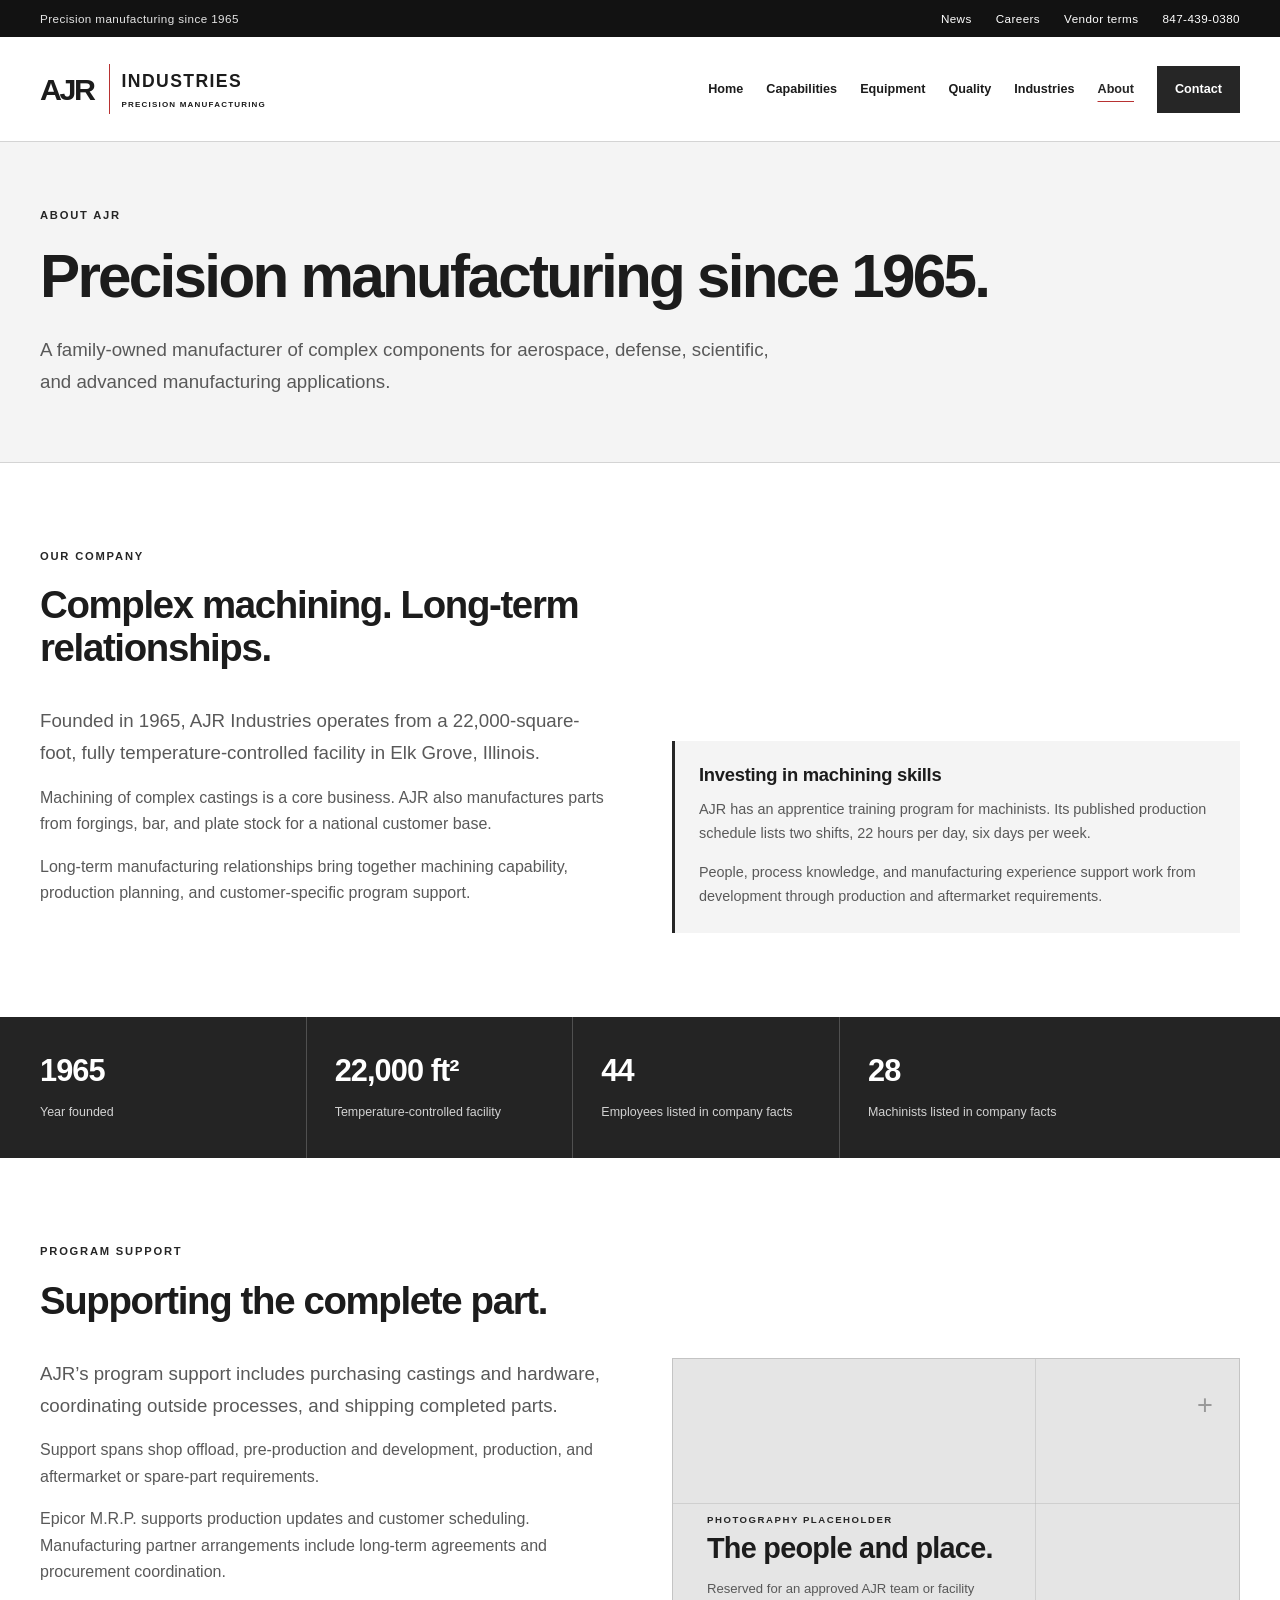
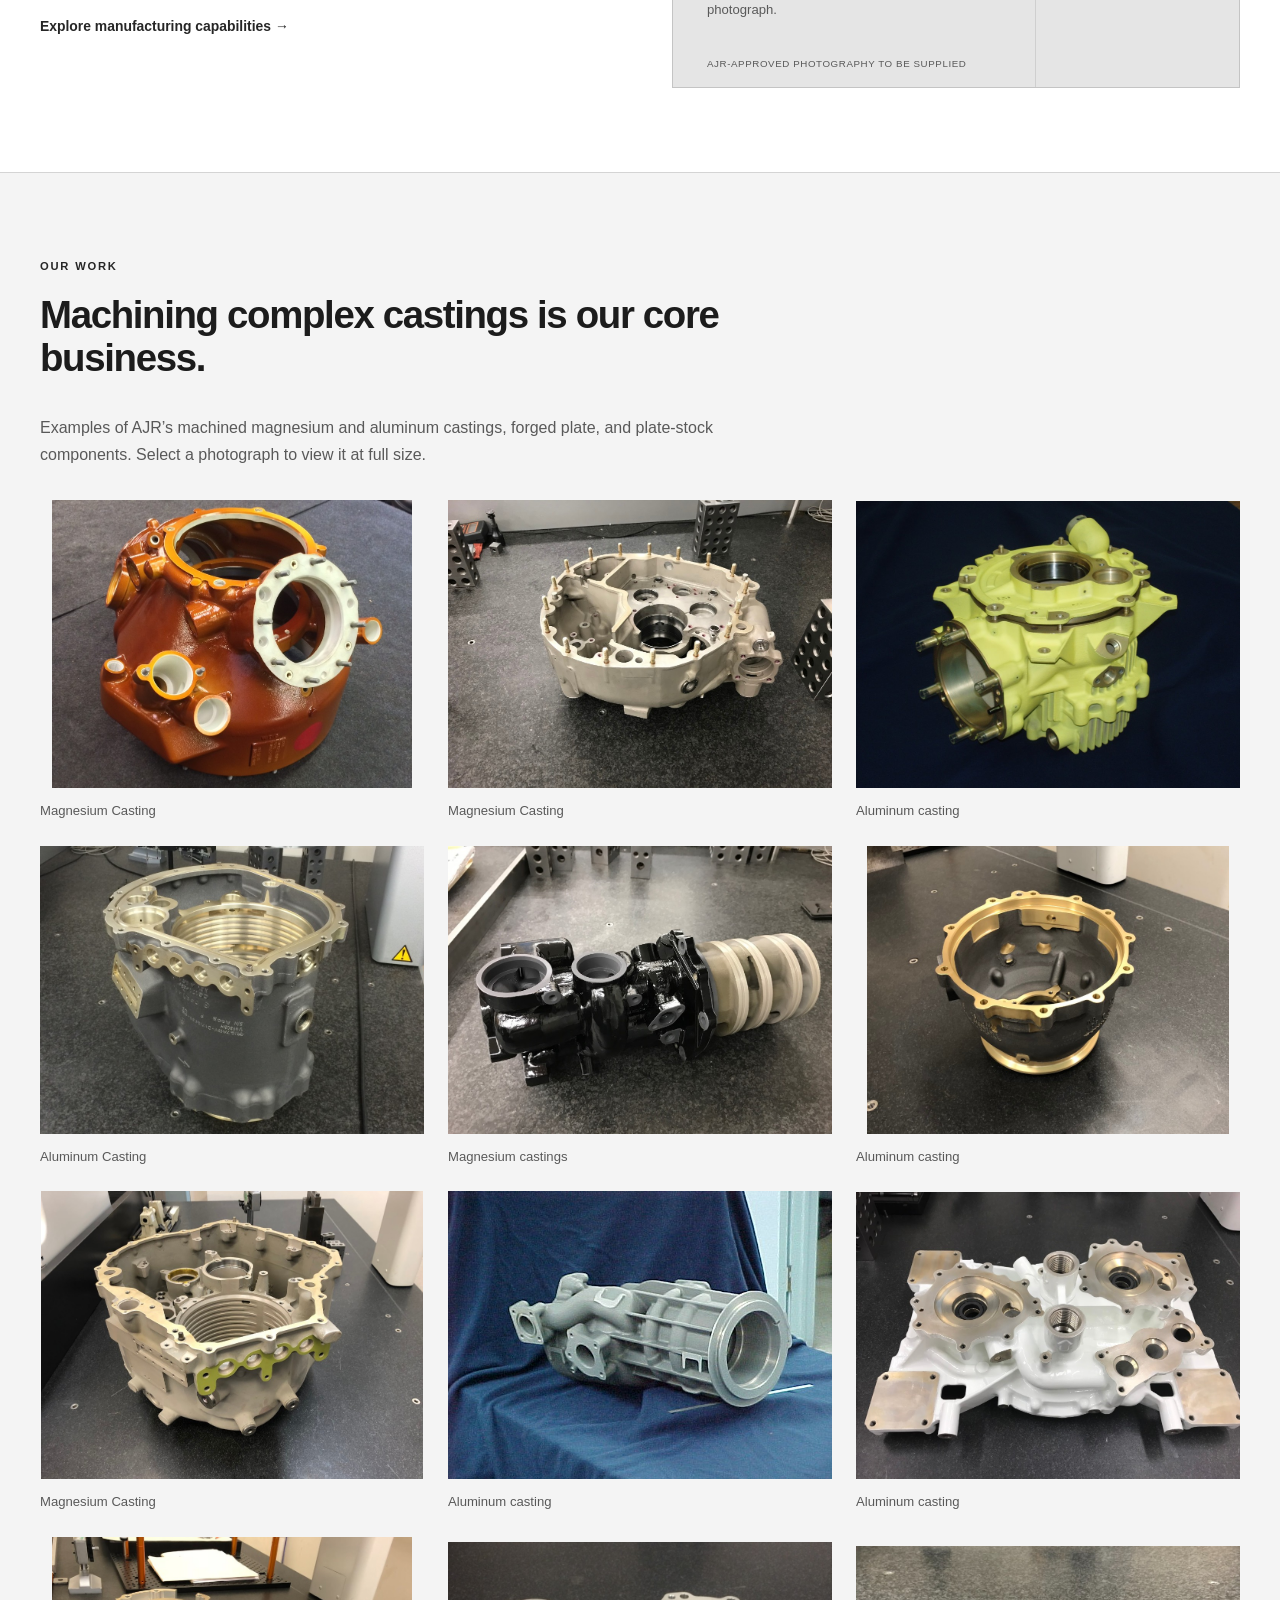
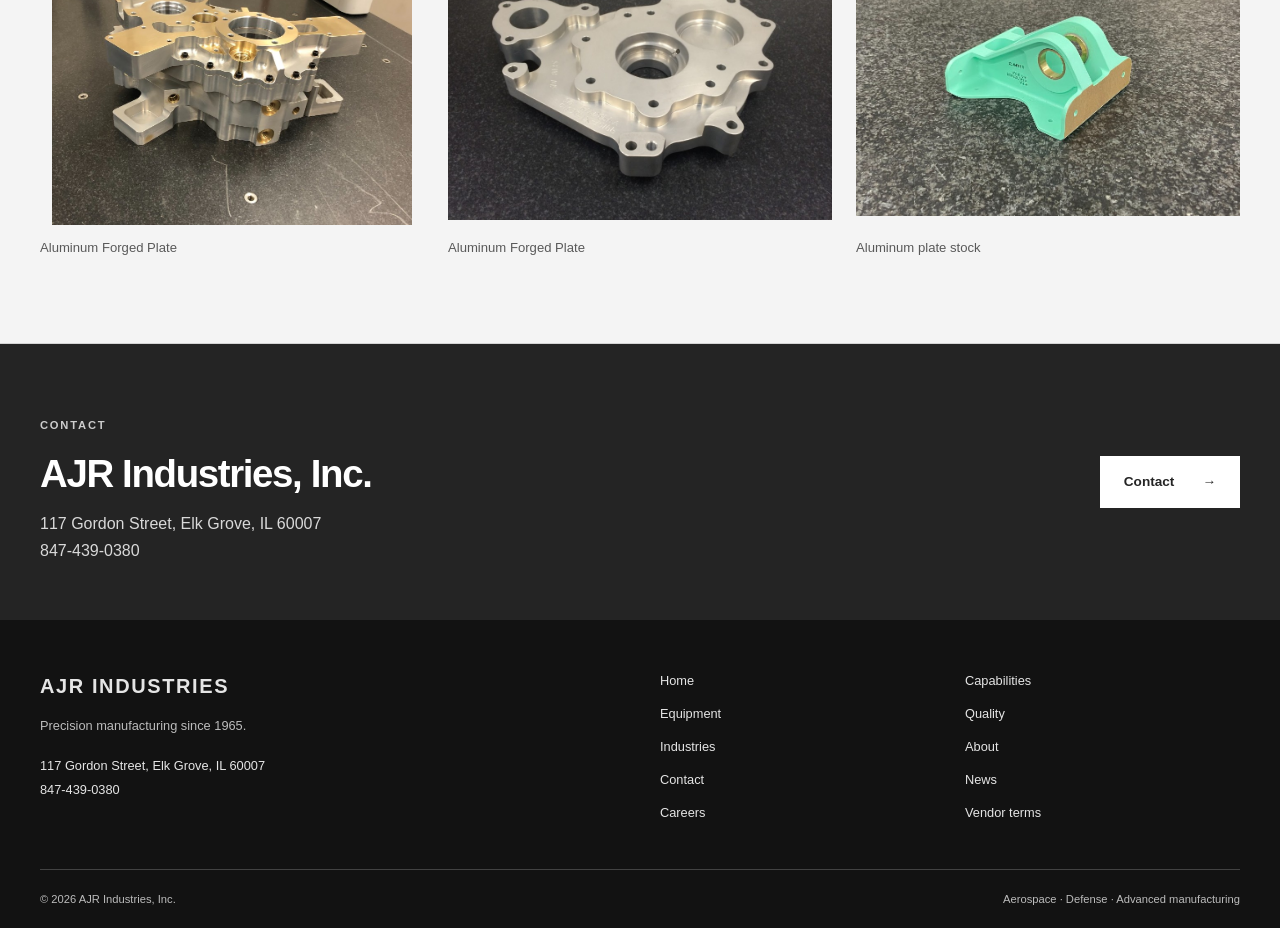
==== commit caec2281: "Add original AJR part photography and complete parts gallery" ====
--- a/about.html
+++ b/about.html
@@ -70,6 +70,29 @@
 </div>
 </div>
 </section>
+<section class="section tinted" id="parts">
+<div class="container">
+<div class="section-heading"><div>
+<p class="eyebrow">Our work</p>
+<h2>Machining complex castings is our core business.</h2>
+</div></div>
+<p class="section-copy">Examples of AJR’s machined magnesium and aluminum castings, forged plate, and plate-stock components. Select a photograph to view it at full size.</p>
+<div class="part-gallery ">
+<figure><a class="part-photo-link" href="assets/images/parts/part-01-magnesium-casting.jpg" aria-label="View magnesium casting photograph 1 at full size"><img src="assets/images/parts/part-01-magnesium-casting.jpg" width="943" height="753" loading="lazy" decoding="async" alt="Machined magnesium casting with circular flanges and multiple ports"></a><figcaption>Magnesium Casting</figcaption></figure>
+<figure><a class="part-photo-link" href="assets/images/parts/part-02-magnesium-casting.jpg" aria-label="View magnesium casting photograph 2 at full size"><img src="assets/images/parts/part-02-magnesium-casting.jpg" width="1004" height="753" loading="lazy" decoding="async" alt="Magnesium casting with machined bores and studs on an inspection table"></a><figcaption>Magnesium Casting</figcaption></figure>
+<figure><a class="part-photo-link" href="assets/images/parts/part-03-aluminum-casting.jpg" aria-label="View aluminum casting photograph 3 at full size"><img src="assets/images/parts/part-03-aluminum-casting.jpg" width="1002" height="749" loading="lazy" decoding="async" alt="Aluminum casting with circular bores and flanged openings"></a><figcaption>Aluminum casting</figcaption></figure>
+<figure><a class="part-photo-link" href="assets/images/parts/part-04-aluminum-casting.jpg" aria-label="View aluminum casting photograph 4 at full size"><img src="assets/images/parts/part-04-aluminum-casting.jpg" width="1003" height="752" loading="lazy" decoding="async" alt="Cylindrical aluminum casting with machined internal grooves"></a><figcaption>Aluminum Casting</figcaption></figure>
+<figure><a class="part-photo-link" href="assets/images/parts/part-05-magnesium-casting.jpg" aria-label="View magnesium castings photograph 5 at full size"><img src="assets/images/parts/part-05-magnesium-casting.jpg" width="1003" height="751" loading="lazy" decoding="async" alt="Magnesium castings with machined openings and cylindrical features"></a><figcaption>Magnesium castings</figcaption></figure>
+<figure><a class="part-photo-link" href="assets/images/parts/part-06-aluminum-casting.jpg" aria-label="View aluminum casting photograph 6 at full size"><img src="assets/images/parts/part-06-aluminum-casting.jpg" width="916" height="730" loading="lazy" decoding="async" alt="Aluminum casting with a machined circular rim"></a><figcaption>Aluminum casting</figcaption></figure>
+<figure><a class="part-photo-link" href="assets/images/parts/part-07-magnesium-casting.jpg" aria-label="View magnesium casting photograph 7 at full size"><img src="assets/images/parts/part-07-magnesium-casting.jpg" width="993" height="750" loading="lazy" decoding="async" alt="Magnesium casting with machined openings and mounting holes"></a><figcaption>Magnesium Casting</figcaption></figure>
+<figure><a class="part-photo-link" href="assets/images/parts/part-08-aluminum-casting.jpg" aria-label="View aluminum casting photograph 8 at full size"><img src="assets/images/parts/part-08-aluminum-casting.jpg" width="636" height="477" loading="lazy" decoding="async" alt="Ribbed aluminum casting with a circular flange"></a><figcaption>Aluminum casting</figcaption></figure>
+<figure><a class="part-photo-link" href="assets/images/parts/part-09-aluminum-casting.jpg" aria-label="View aluminum casting photograph 9 at full size"><img src="assets/images/parts/part-09-aluminum-casting.jpg" width="1004" height="749" loading="lazy" decoding="async" alt="Aluminum casting with multiple machined bores"></a><figcaption>Aluminum casting</figcaption></figure>
+<figure><a class="part-photo-link" href="assets/images/parts/part-10-aluminum-forged-plate.jpg" aria-label="View aluminum forged plate photograph 10 at full size"><img src="assets/images/parts/part-10-aluminum-forged-plate.jpg" width="862" height="691" loading="lazy" decoding="async" alt="Machined component made from aluminum forged plate"></a><figcaption>Aluminum Forged Plate</figcaption></figure>
+<figure><a class="part-photo-link" href="assets/images/parts/part-11-aluminum-forged-plate.jpg" aria-label="View aluminum forged plate photograph 11 at full size"><img src="assets/images/parts/part-11-aluminum-forged-plate.jpg" width="940" height="680" loading="lazy" decoding="async" alt="Machined aluminum forged plate component"></a><figcaption>Aluminum Forged Plate</figcaption></figure>
+<figure><a class="part-photo-link" href="assets/images/parts/part-12-aluminum-plate-stock.jpg" aria-label="View aluminum plate stock photograph 12 at full size"><img src="assets/images/parts/part-12-aluminum-plate-stock.jpg" width="873" height="613" loading="lazy" decoding="async" alt="Machined component made from aluminum plate stock"></a><figcaption>Aluminum plate stock</figcaption></figure>
+</div>
+</div>
+</section>
 <section class="cta">
 <div class="container cta-inner">
 <div>
--- a/assets/styles.css
+++ b/assets/styles.css
@@ -154,3 +154,17 @@
 .document-nav summary { cursor:pointer; font-size:.83rem; font-weight:700; margin-bottom:16px; }
 .document-nav summary span { float:right; color:var(--muted); font-size:.7rem; font-weight:400; }
 .document-nav details:not([open]) summary { margin-bottom:0; }
+/* Original AJR part photography. Contain each image to keep the complete component visible. */
+.hero-photo { border:1px solid var(--line); background:white; min-width:0; }
+.hero-photo img { display:block; width:100%; height:auto; }
+.hero-photo figcaption { padding:14px 18px; font-size:.75rem; line-height:1.65; color:var(--muted); }
+.hero-photo figcaption a { display:inline-block; margin-left:12px; color:var(--ink); font-weight:700; }
+.part-photo-link { display:block; background:var(--surface); }
+.part-photo-link:hover { outline:1px solid var(--line); outline-offset:0; }
+.part-gallery img { height:auto; }
+.part-gallery figure { min-width:0; }
+#parts { scroll-margin-top:24px; }
+@media(max-width:480px) {
+  .part-gallery { grid-template-columns:minmax(0,1fr); }
+  .hero-photo figcaption a { display:block; margin-left:0; margin-top:6px; }
+}
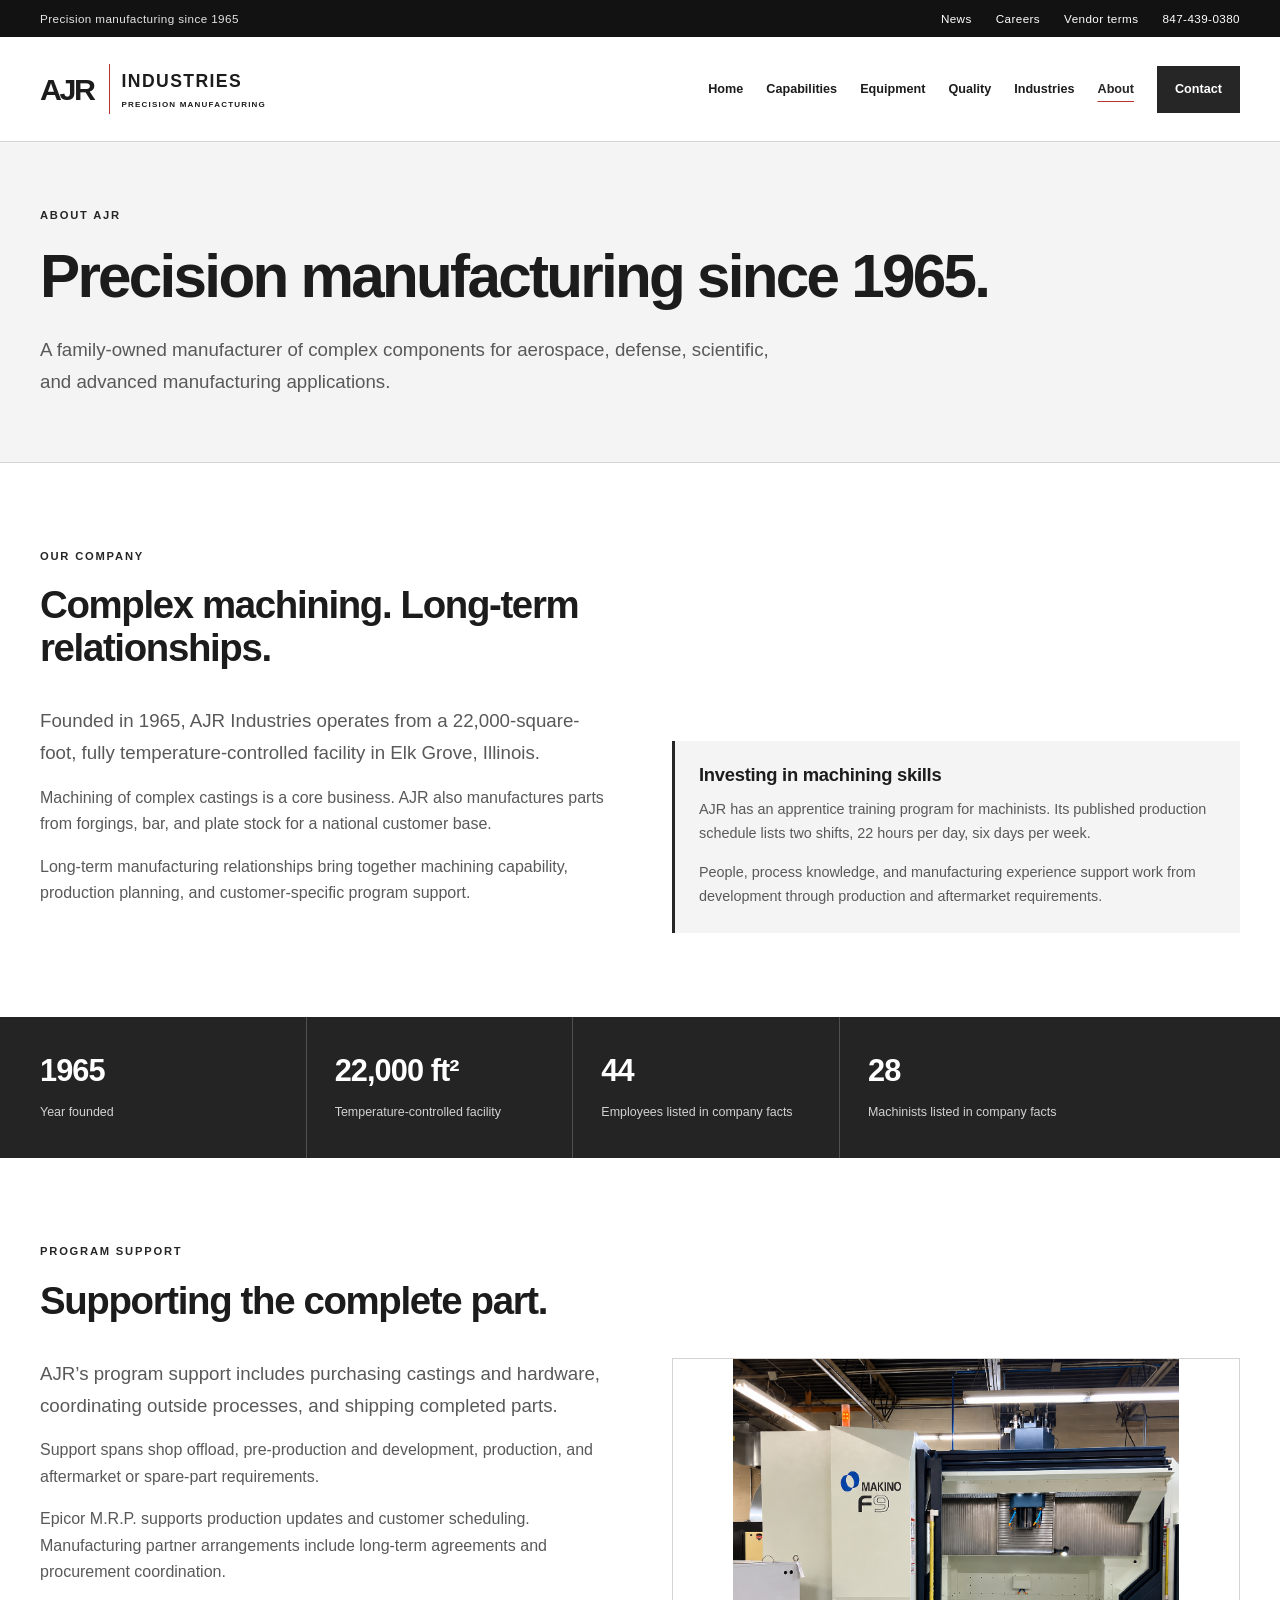
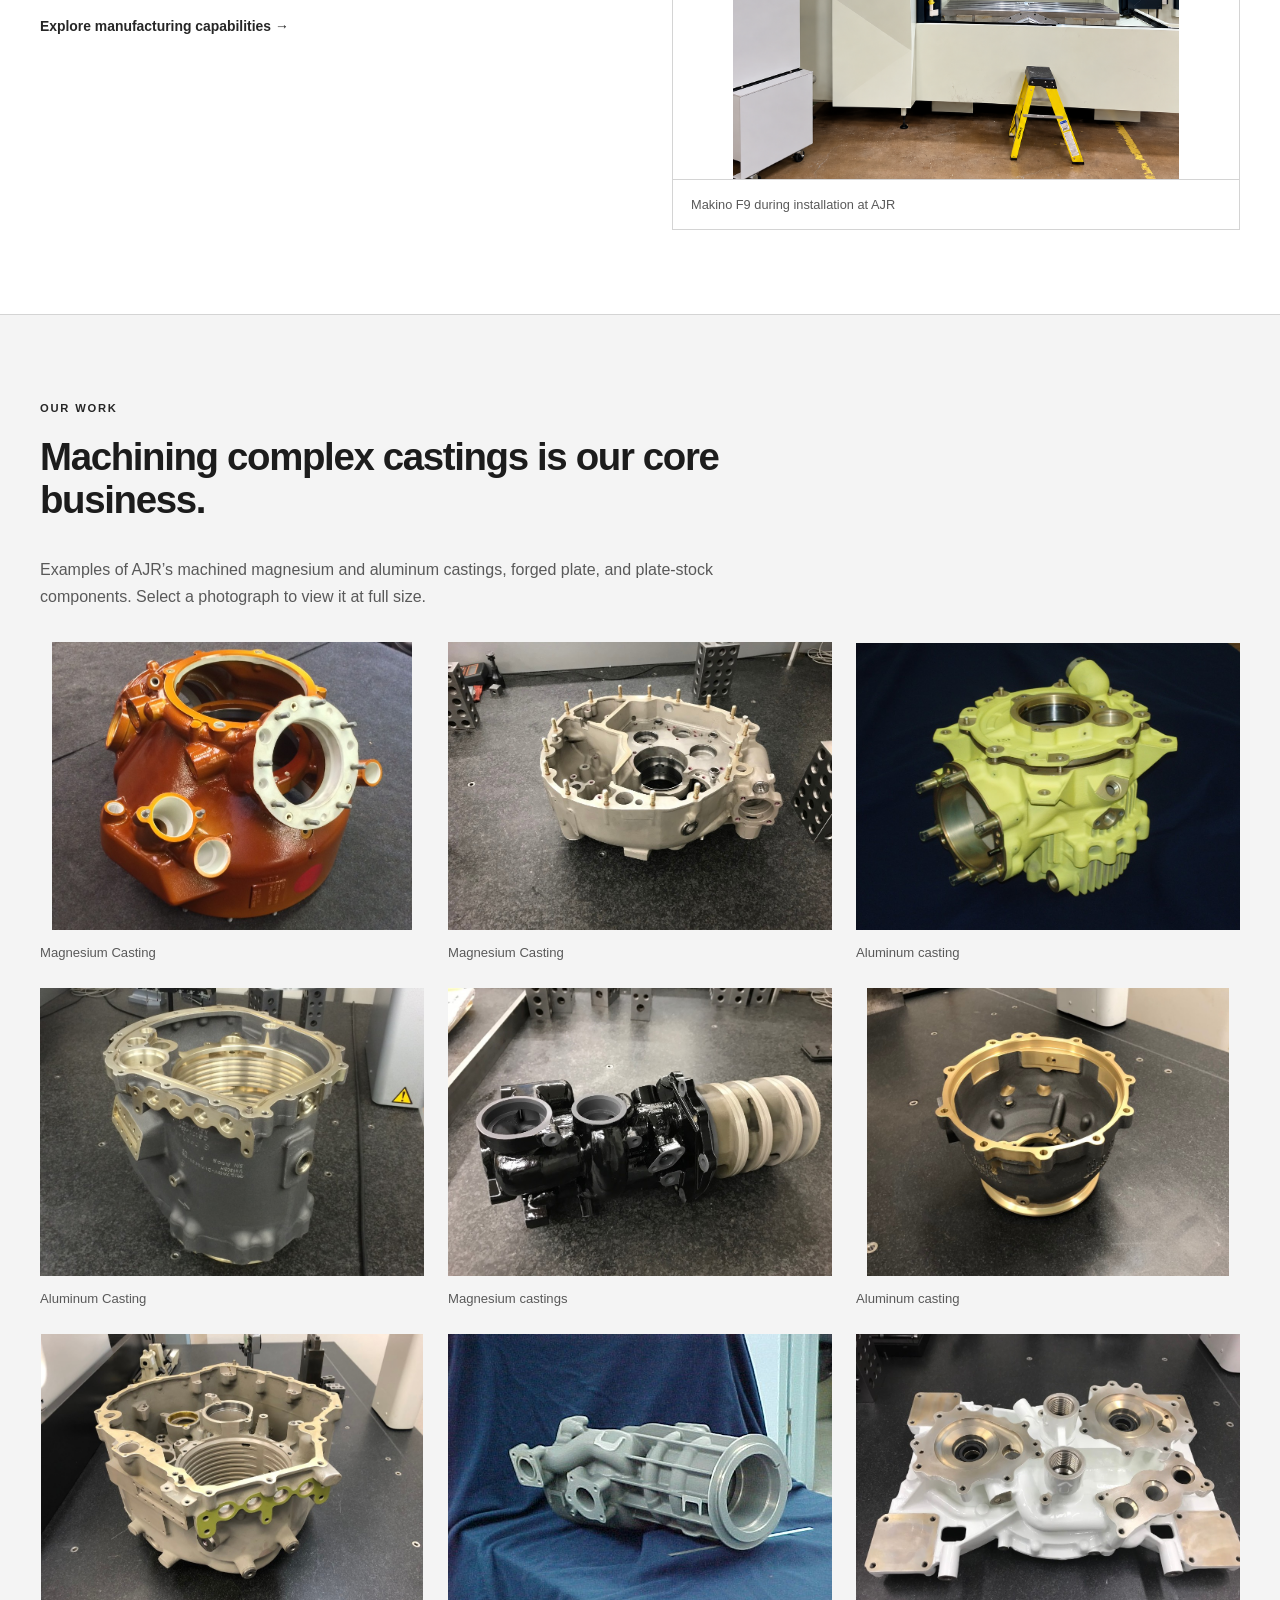
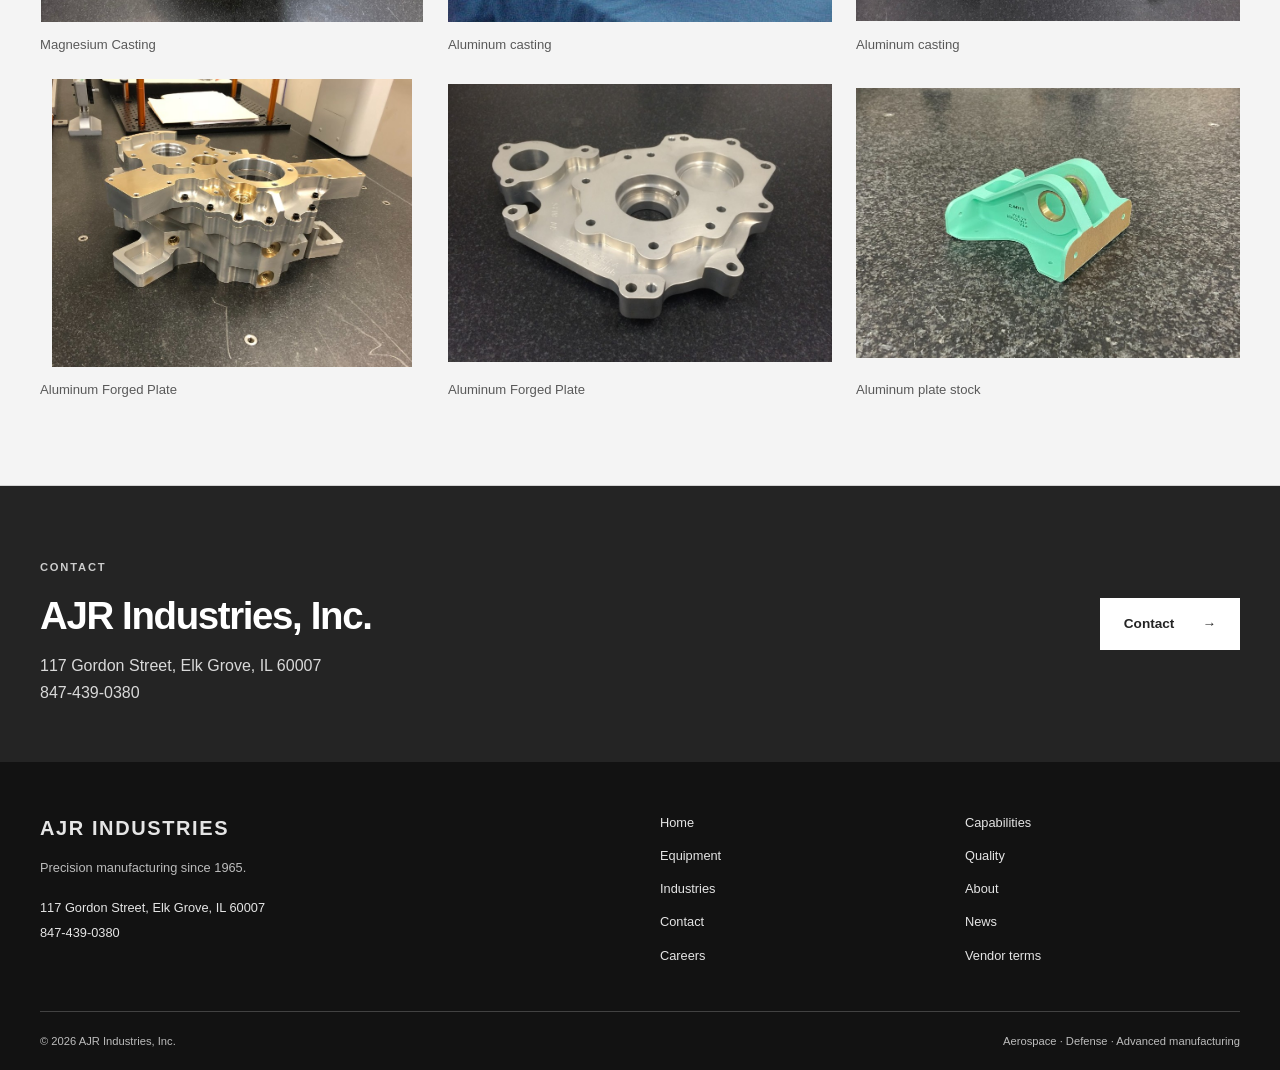
==== commit 23ff752e: "Add News photography, installation slideshows, and DNV mark" ====
--- a/about.html
+++ b/about.html
@@ -62,10 +62,9 @@
 <p>Epicor M.R.P. supports production updates and customer scheduling. Manufacturing partner arrangements include long-term agreements and procurement coordination.</p>
 <a class="text-link section-link" href="capabilities.html">Explore manufacturing capabilities →</a>
 </div>
-<figure class="photo-slot"><span class="photo-cross" aria-hidden="true">+</span>
-<div><span class="eyebrow">Photography placeholder</span><strong>The people and place.</strong>
-<p>Reserved for an approved AJR team or facility photograph.</p>
-</div><figcaption>AJR-approved photography to be supplied</figcaption>
+<figure class="equipment-feature">
+<a class="equipment-photo-link" href="assets/images/news/makino-f9-04-setup.png" aria-label="View Makino F9 installation photograph at full size"><img src="assets/images/news/makino-f9-04-setup.png" width="1293" height="1217" loading="lazy" decoding="async" alt="Makino F9 during setup on the AJR shop floor"></a>
+<figcaption>Makino F9 during installation at AJR</figcaption>
 </figure>
 </div>
 </div>
--- a/assets/styles.css
+++ b/assets/styles.css
@@ -168,3 +168,33 @@
   .part-gallery { grid-template-columns:minmax(0,1fr); }
   .hero-photo figcaption a { display:block; margin-left:0; margin-top:6px; }
 }
+/* Supplied equipment photographs retain their complete frames and original colors. */
+.equipment-photography { border-top:1px solid var(--line); scroll-margin-top:24px; }
+.equipment-gallery { display:grid; grid-template-columns:repeat(3,minmax(0,1fr)); gap:32px 24px; }
+.equipment-gallery figure,.equipment-feature { min-width:0; }
+.equipment-photo-link { display:block; background:white; }
+.equipment-photo-link:hover { outline:1px solid var(--line); outline-offset:0; }
+.equipment-gallery img,.equipment-feature img { display:block; width:100%; height:auto; aspect-ratio:4/3; object-fit:contain; background:white; }
+.equipment-gallery figcaption { margin-top:14px; font-size:.83rem; color:var(--muted); line-height:1.6; }
+.equipment-feature { border:1px solid var(--line); background:white; align-self:start; }
+.equipment-feature img { max-height:420px; }
+.equipment-feature figcaption { padding:14px 18px; border-top:1px solid var(--line); font-size:.8rem; color:var(--muted); }
+@media(max-width:760px) {
+  .equipment-gallery { grid-template-columns:repeat(2,minmax(0,1fr)); gap:28px 20px; }
+}
+@media(max-width:480px) {
+  .equipment-gallery { grid-template-columns:minmax(0,1fr); }
+}
+/* News images stay with their dated stories; gallery frames show the complete photograph. */
+.news-media { min-width:0; }
+.news-photo-link { display:block; }
+.news-figure img { display:block; width:100%; height:auto; max-height:560px; object-fit:contain; background:var(--surface); }
+.news-figure figcaption { padding-top:14px; font-size:.8rem; line-height:1.6; color:var(--muted); }
+.photo-gallery img { aspect-ratio:4/3; object-fit:contain; background:var(--surface); }
+.quality-credentials { display:grid; grid-template-columns:minmax(0,1fr) 190px; gap:40px; align-items:center; }
+.certification-mark { width:190px; max-width:100%; }
+.certification-mark a,.certification-mark img { display:block; }
+.certification-mark img { width:100%; height:auto; }
+@media(max-width:760px) {
+  .quality-credentials { grid-template-columns:minmax(0,1fr); gap:24px; }
+}
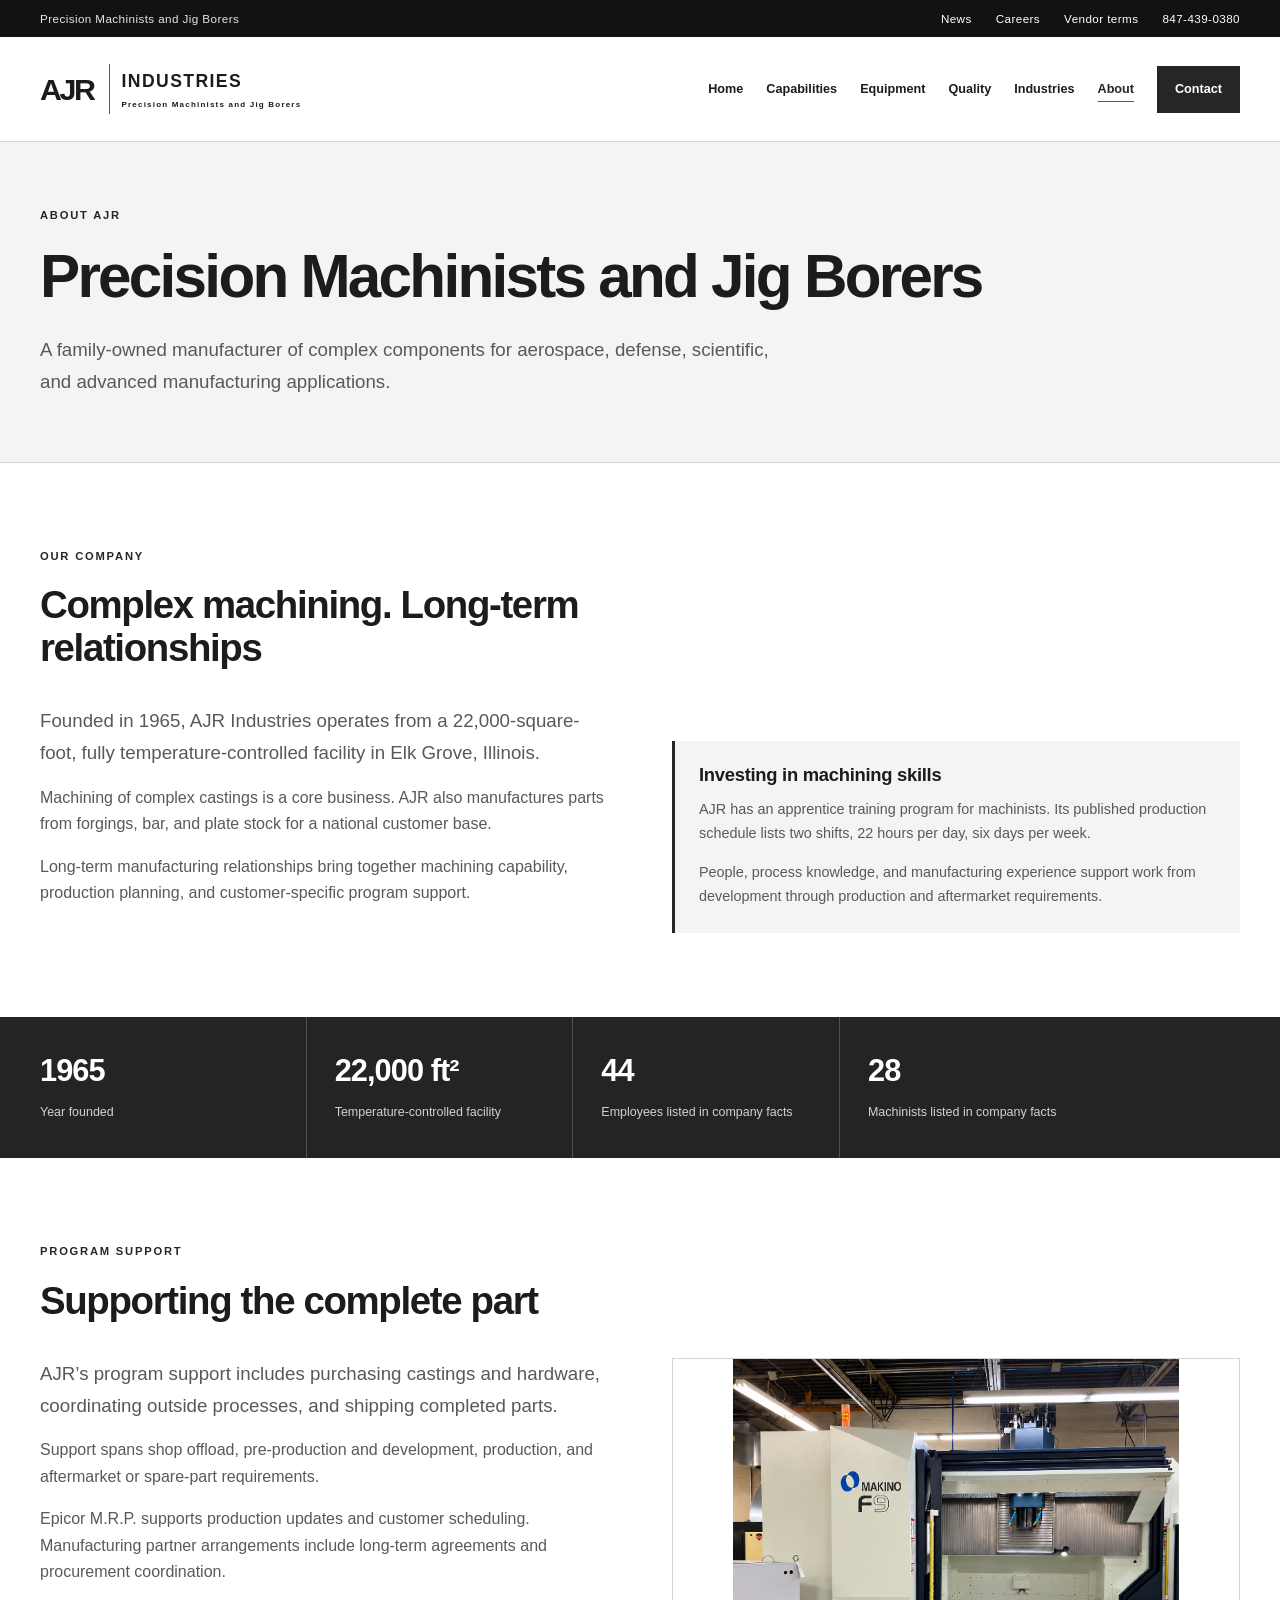
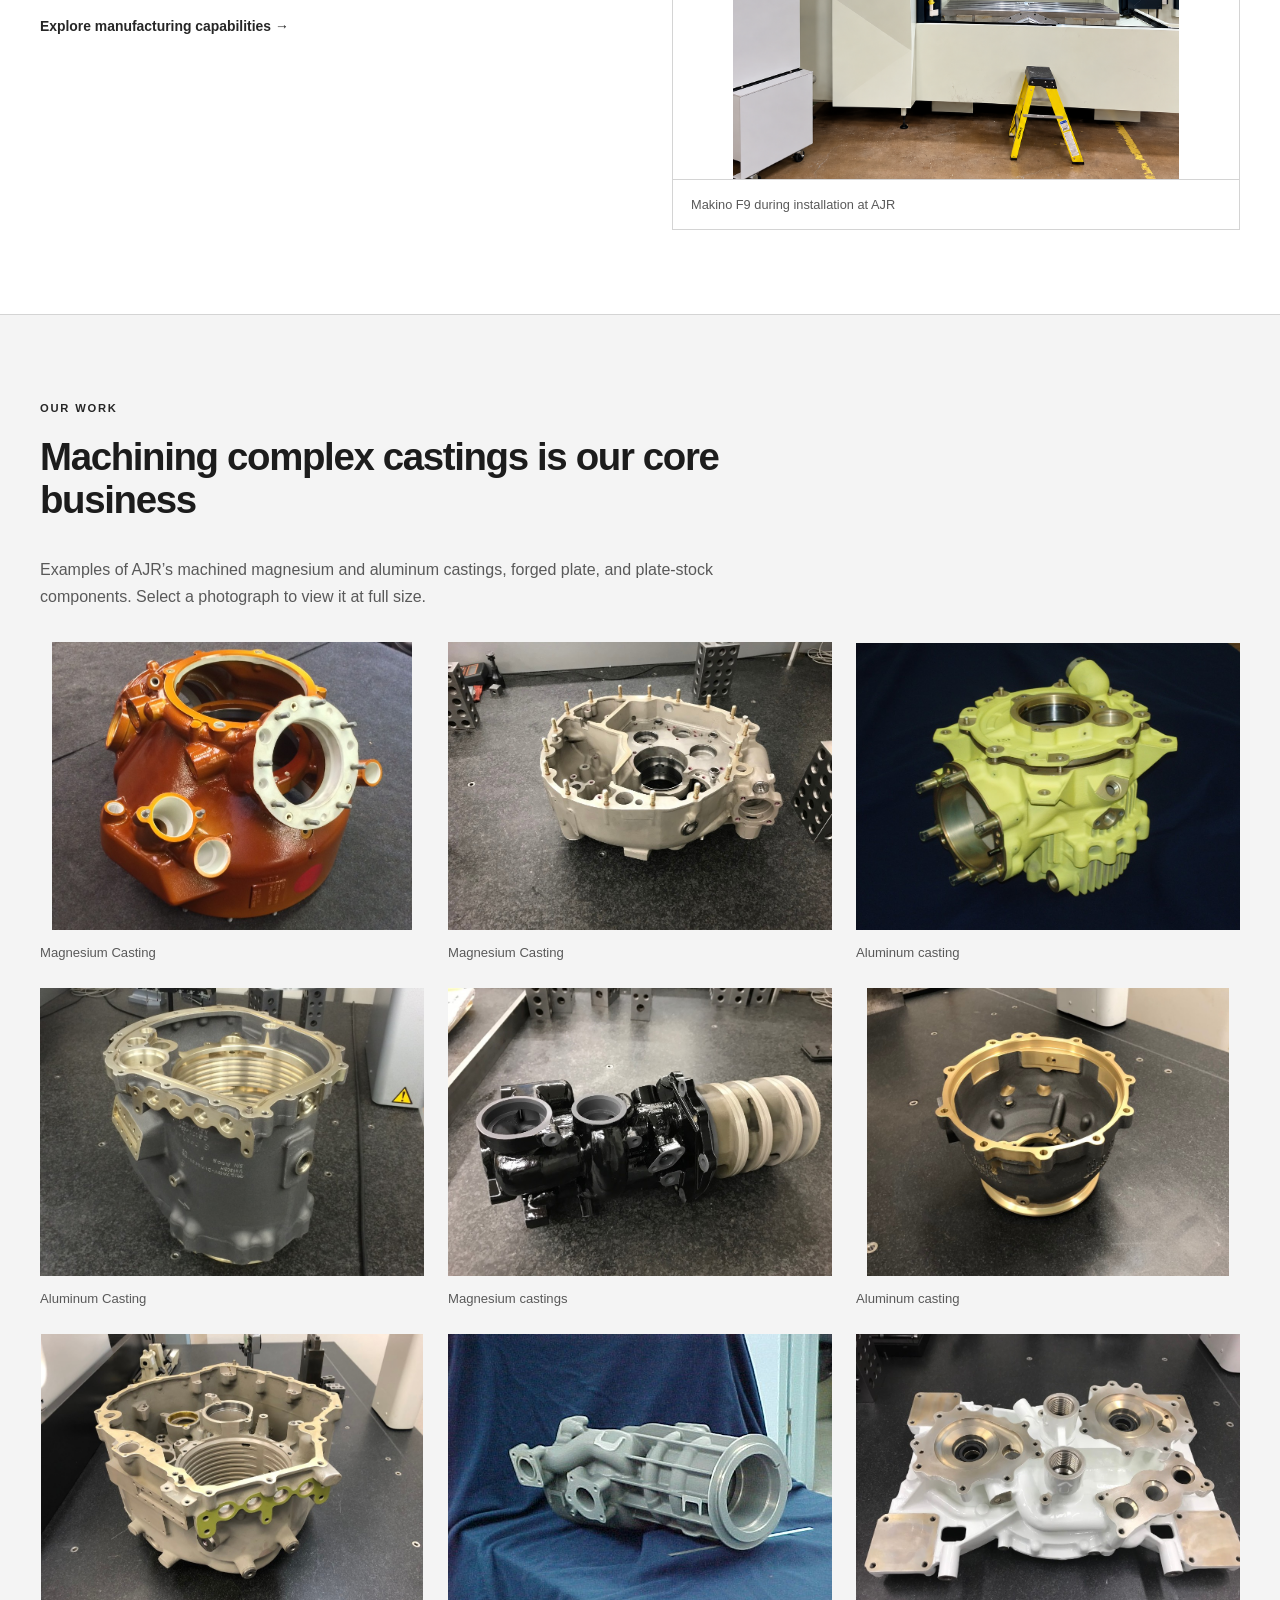
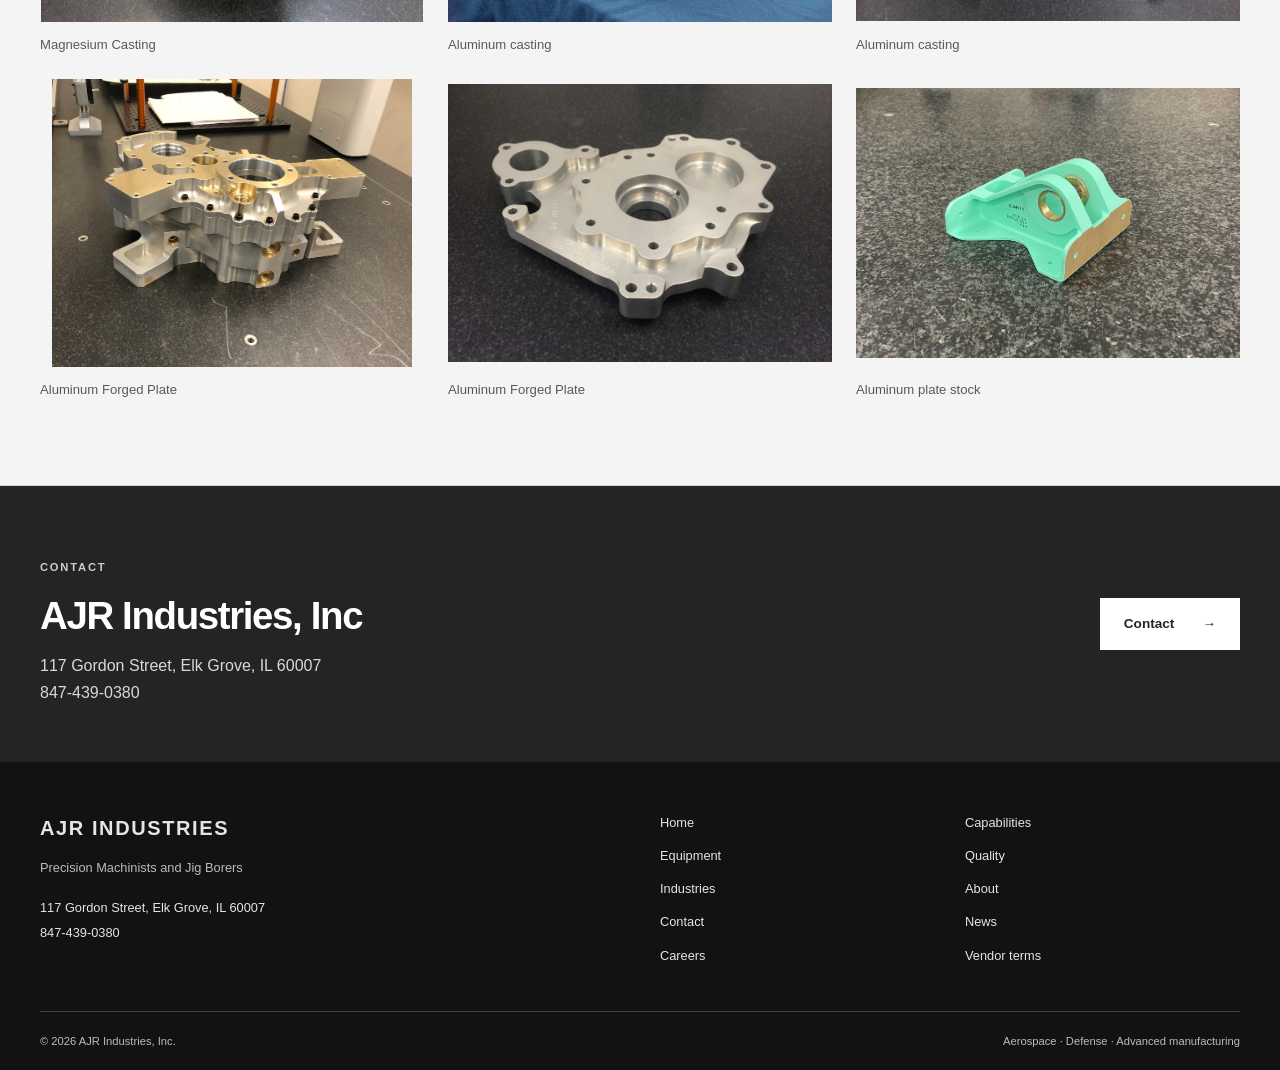
==== commit fe0fabf3: "Update AJR tagline and remove periods after headings" ====
--- a/about.html
+++ b/about.html
@@ -4,11 +4,11 @@
 </head>
 <body><a class="skip-link" href="#main">Skip to content</a>
 <div class="utility">
-<div class="container"><span>Precision manufacturing since 1965</span><nav class="utility-links" aria-label="Company resources"><a href="news.html">News</a><a href="job-openings.html">Careers</a><a href="vendor-terms-and-conditions.html">Vendor terms</a><a href="tel:+18474390380">847-439-0380</a></nav>
+<div class="container"><span>Precision Machinists and Jig Borers</span><nav class="utility-links" aria-label="Company resources"><a href="news.html">News</a><a href="job-openings.html">Careers</a><a href="vendor-terms-and-conditions.html">Vendor terms</a><a href="tel:+18474390380">847-439-0380</a></nav>
 </div>
 </div>
 <header>
-<div class="container header-inner"><a class="brand" href="index.html" aria-label="AJR Industries home"><span class="brand-mark">AJR</span><span>INDUSTRIES<small>PRECISION MANUFACTURING</small></span></a><button class="menu-toggle" hidden aria-controls="site-nav" aria-expanded="false">Menu <span class="menu-icon" aria-hidden="true"></span></button>
+<div class="container header-inner"><a class="brand" href="index.html" aria-label="AJR Industries home"><span class="brand-mark">AJR</span><span>INDUSTRIES<small>Precision Machinists and Jig Borers</small></span></a><button class="menu-toggle" hidden aria-controls="site-nav" aria-expanded="false">Menu <span class="menu-icon" aria-hidden="true"></span></button>
 <nav id="site-nav" aria-label="Main navigation"><a href="index.html"  class="">Home</a><a href="capabilities.html"  class="">Capabilities</a><a href="equipment.html"  class="">Equipment</a><a href="quality.html"  class="">Quality</a><a href="industries.html"  class="">Industries</a><a href="about.html" aria-current="page" class="">About</a><a href="contact.html"  class="nav-contact">Contact</a>
 </nav>
 </div>
@@ -17,7 +17,7 @@
 <section class="page-intro">
 <div class="container">
 <p class="eyebrow">About AJR</p>
-<h1>Precision manufacturing since 1965.</h1>
+<h1>Precision Machinists and Jig Borers</h1>
 <p class="lead">A family-owned manufacturer of complex components for aerospace, defense, scientific, and advanced manufacturing applications.</p>
 </div>
 </section>
@@ -25,7 +25,7 @@
 <div class="container">
 <div class="section-heading"><div>
 <p class="eyebrow">Our company</p>
-<h2>Complex machining. Long-term relationships.</h2>
+<h2>Complex machining. Long-term relationships</h2>
 </div></div>
 <div class="split">
 <div>
@@ -53,7 +53,7 @@
 <div class="container">
 <div class="section-heading"><div>
 <p class="eyebrow">Program support</p>
-<h2>Supporting the complete part.</h2>
+<h2>Supporting the complete part</h2>
 </div></div>
 <div class="split">
 <div>
@@ -73,7 +73,7 @@
 <div class="container">
 <div class="section-heading"><div>
 <p class="eyebrow">Our work</p>
-<h2>Machining complex castings is our core business.</h2>
+<h2>Machining complex castings is our core business</h2>
 </div></div>
 <p class="section-copy">Examples of AJR’s machined magnesium and aluminum castings, forged plate, and plate-stock components. Select a photograph to view it at full size.</p>
 <div class="part-gallery ">
@@ -96,7 +96,7 @@
 <div class="container cta-inner">
 <div>
 <p class="eyebrow">Contact</p>
-<h2>AJR Industries, Inc.</h2>
+<h2>AJR Industries, Inc</h2>
 <p>117 Gordon Street, Elk Grove, IL 60007<br><a href="tel:+18474390380">847-439-0380</a></p>
 </div><a class="button light" href="contact.html">Contact <span aria-hidden="true">→</span></a>
 </div>
@@ -105,7 +105,7 @@
 <footer>
 <div class="container footer-top">
 <div><a class="footer-brand" href="index.html">AJR INDUSTRIES</a>
-<p>Precision manufacturing since 1965.</p><address>117 Gordon Street, Elk Grove, IL 60007<br><a href="tel:+18474390380">847-439-0380</a></address>
+<p>Precision Machinists and Jig Borers</p><address>117 Gordon Street, Elk Grove, IL 60007<br><a href="tel:+18474390380">847-439-0380</a></address>
 </div>
 <nav aria-label="Footer navigation"><a href="index.html">Home</a><a href="capabilities.html">Capabilities</a><a href="equipment.html">Equipment</a><a href="quality.html">Quality</a><a href="industries.html">Industries</a><a href="about.html">About</a><a href="contact.html">Contact</a>
 <a href="news.html">News</a><a href="job-openings.html">Careers</a><a href="vendor-terms-and-conditions.html">Vendor terms</a></nav>
--- a/assets/styles.css
+++ b/assets/styles.css
@@ -187,6 +187,7 @@
 }
 /* News images stay with their dated stories; gallery frames show the complete photograph. */
 .news-media { min-width:0; }
+.news-media > .news-figure + .news-figure { margin-top:24px; }
 .news-photo-link { display:block; }
 .news-figure img { display:block; width:100%; height:auto; max-height:560px; object-fit:contain; background:var(--surface); }
 .news-figure figcaption { padding-top:14px; font-size:.8rem; line-height:1.6; color:var(--muted); }
@@ -198,3 +199,19 @@
 @media(max-width:760px) {
   .quality-credentials { grid-template-columns:minmax(0,1fr); gap:24px; }
 }
+/* Native modal photo viewer keeps visitors on the page they were reading. */
+html.photo-viewer-open { overflow:hidden; scrollbar-gutter:stable; }
+.photo-viewer { padding:20px; border:1px solid var(--line); background:white; color:var(--ink); width:min(1100px,calc(100% - 32px)); height:min(850px,calc(100% - 32px)); height:min(850px,calc(100dvh - 32px)); max-width:calc(100% - 32px); max-height:calc(100% - 32px); max-height:calc(100dvh - 32px); margin:auto; overscroll-behavior:contain; }
+.photo-viewer[open] { display:flex; flex-direction:column; gap:16px; }
+.photo-viewer::backdrop { background:rgb(0 0 0 / .78); }
+.photo-viewer-header { display:flex; align-items:center; justify-content:space-between; gap:16px; flex-shrink:0; }
+.photo-viewer-header h2 { font-size:1rem; letter-spacing:0; }
+.photo-viewer-close { min-height:44px; padding:9px 18px; border:1px solid var(--action); background:var(--action); color:white; cursor:pointer; font-weight:700; flex-shrink:0; }
+.photo-viewer-close span { margin-left:10px; font-size:1.25rem; line-height:1; }
+.photo-viewer-stage { display:flex; align-items:center; justify-content:center; flex:1; min-height:0; min-width:0; overflow:hidden; background:var(--surface); }
+.photo-viewer-stage img { display:block; width:auto; height:auto; max-width:100%; max-height:100%; object-fit:contain; }
+.photo-viewer-caption { font-size:.85rem; line-height:1.5; flex-shrink:0; overflow-wrap:anywhere; }
+@media(max-width:600px) {
+  .photo-viewer { padding:12px; }
+  .photo-viewer[open] { gap:12px; }
+}
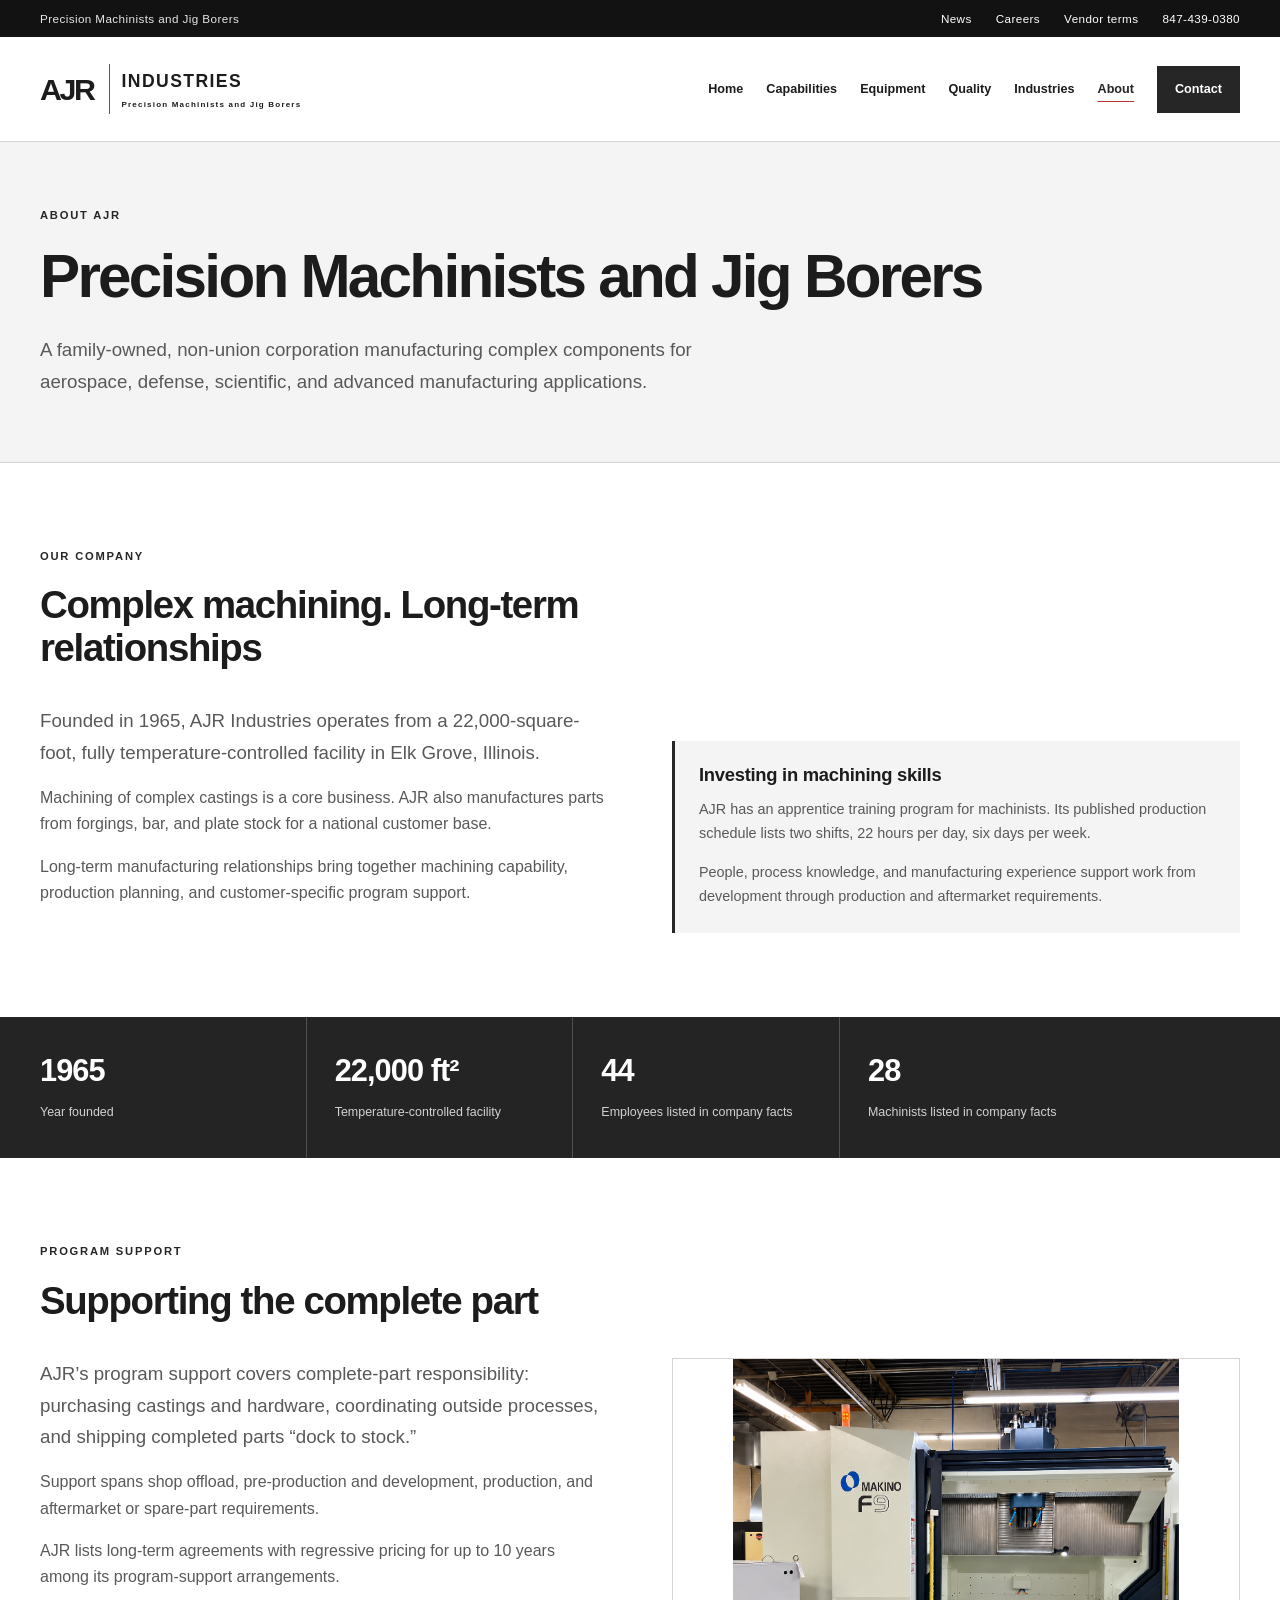
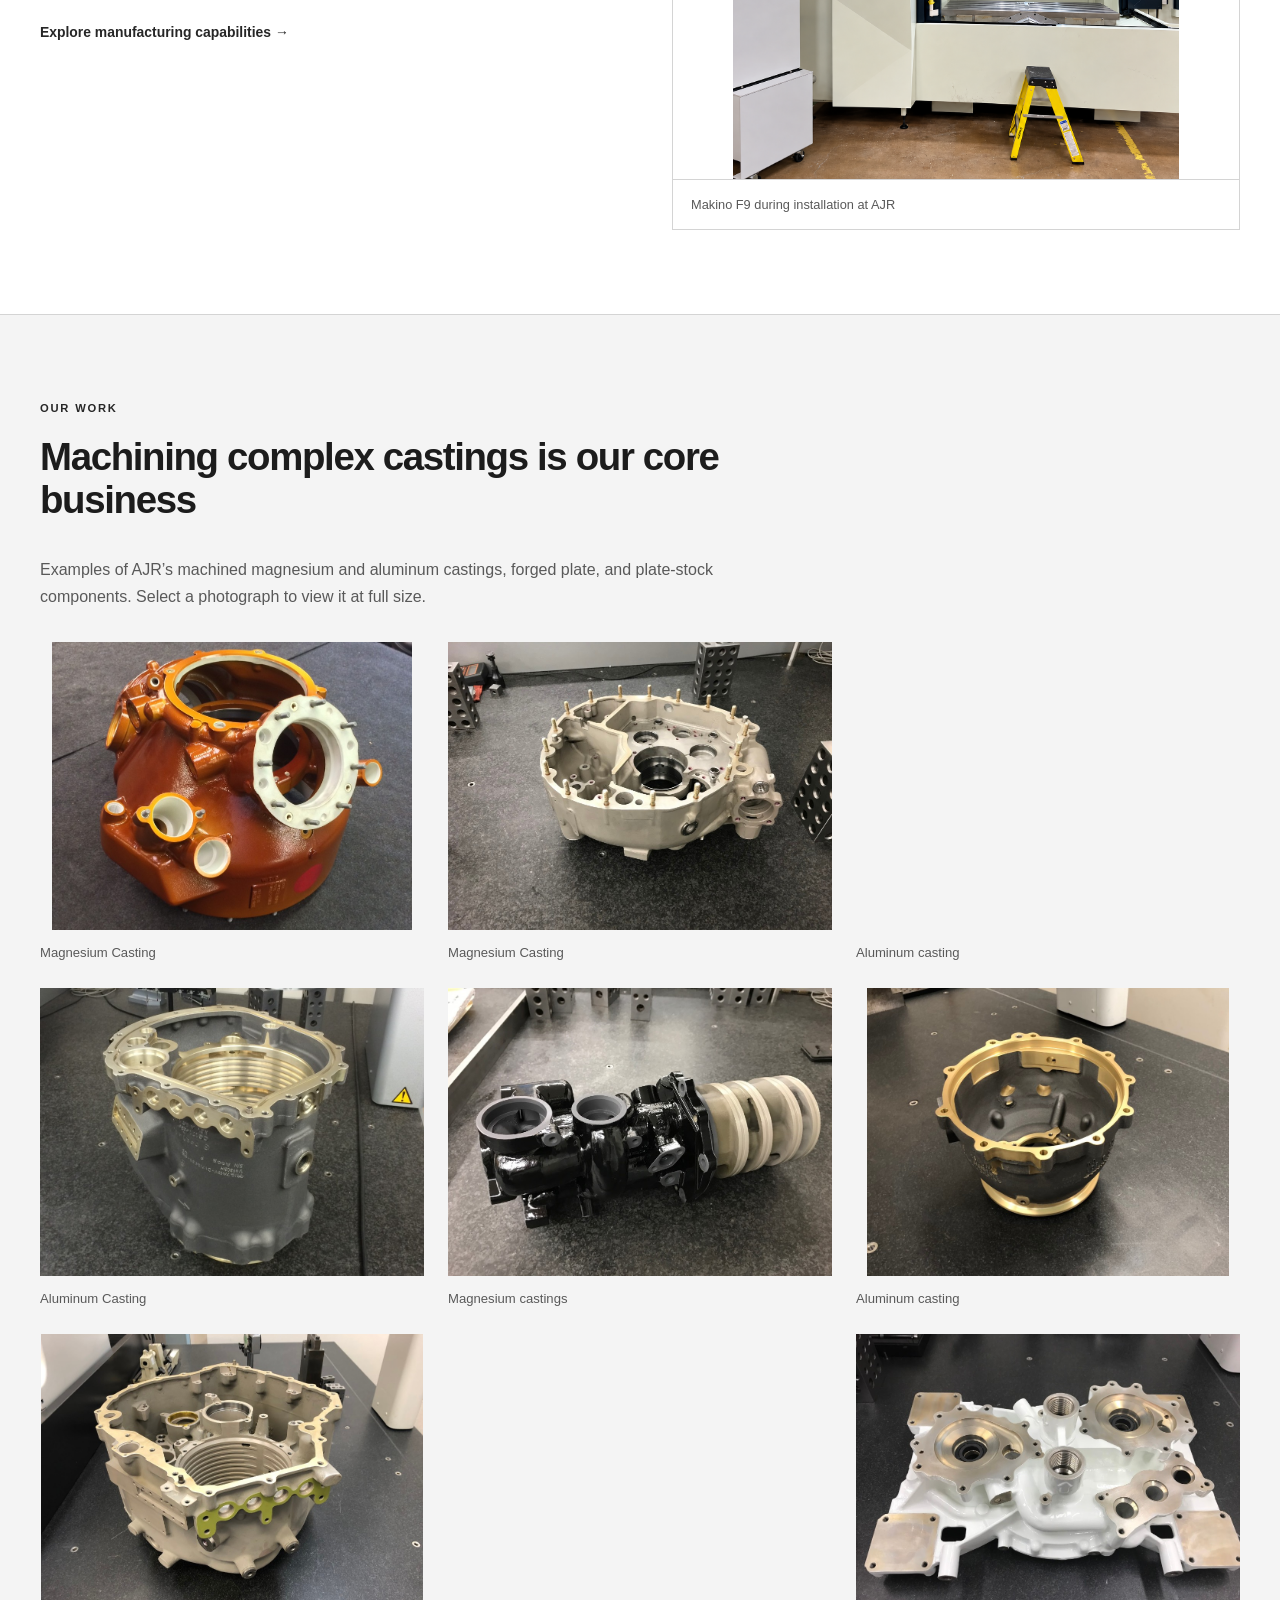
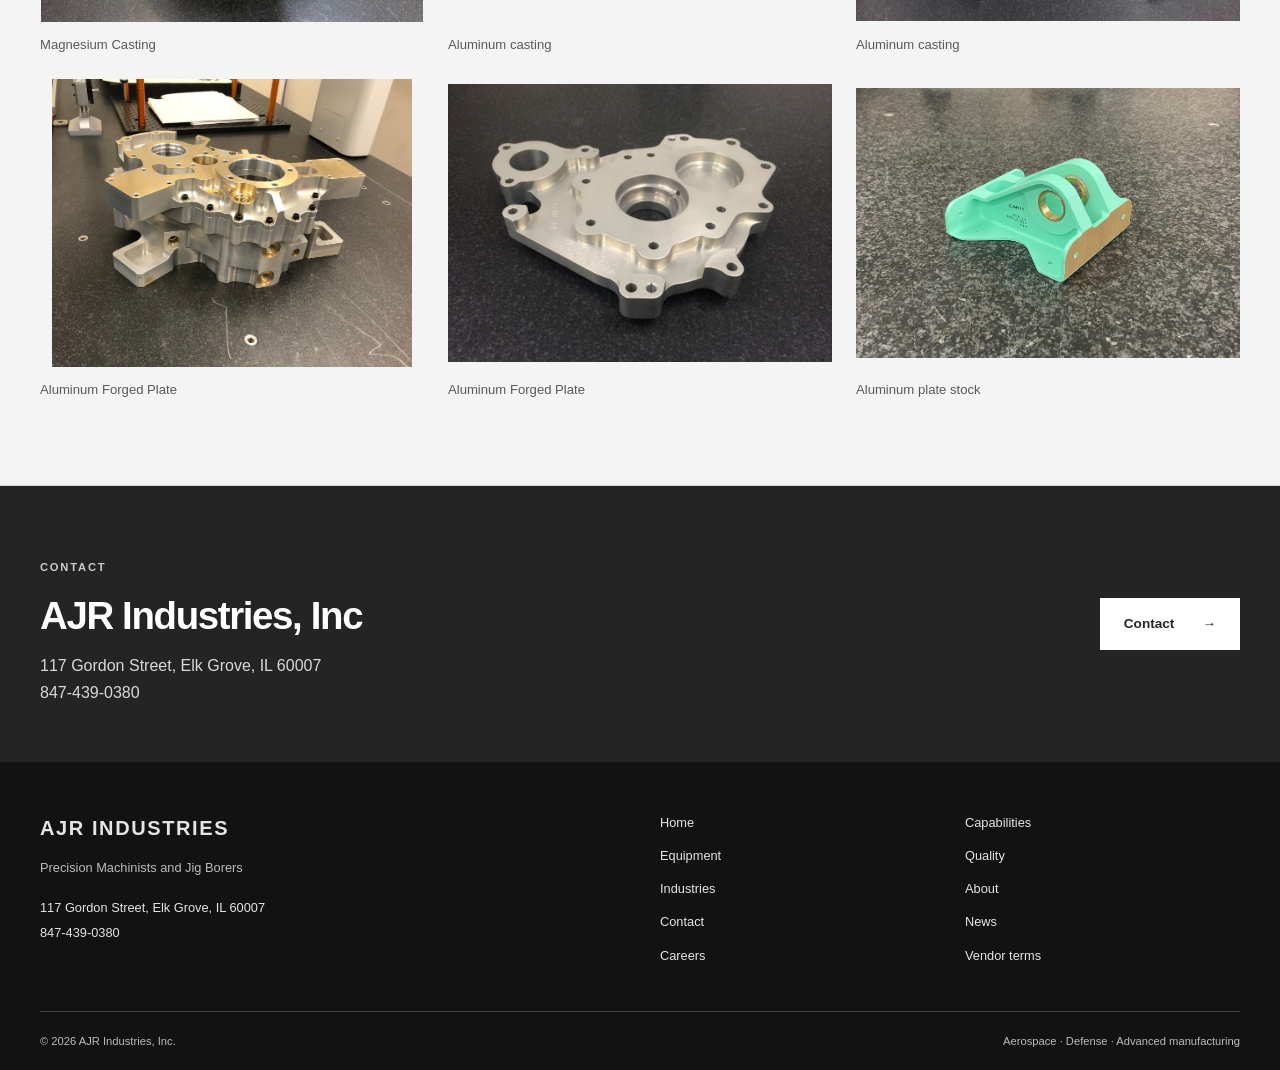
==== commit db0cd762: "Complete Facts coverage and use a transparent certification mark" ====
--- a/about.html
+++ b/about.html
@@ -18,7 +18,7 @@
 <div class="container">
 <p class="eyebrow">About AJR</p>
 <h1>Precision Machinists and Jig Borers</h1>
-<p class="lead">A family-owned manufacturer of complex components for aerospace, defense, scientific, and advanced manufacturing applications.</p>
+<p class="lead">A family-owned, non-union corporation manufacturing complex components for aerospace, defense, scientific, and advanced manufacturing applications.</p>
 </div>
 </section>
 <section class="section">
@@ -41,7 +41,7 @@
 </div>
 </div>
 </section>
-<section class="stats">
+<section class="stats" id="company-facts">
 <div class="container stats-grid">
 <div><strong>1965</strong><span>Year founded</span></div>
 <div><strong>22,000 ft²</strong><span>Temperature-controlled facility</span></div>
@@ -53,13 +53,13 @@
 <div class="container">
 <div class="section-heading"><div>
 <p class="eyebrow">Program support</p>
-<h2>Supporting the complete part</h2>
+<h2 id="program-support">Supporting the complete part</h2>
 </div></div>
 <div class="split">
 <div>
-<p class="lead">AJR’s program support includes purchasing castings and hardware, coordinating outside processes, and shipping completed parts.</p>
+<p class="lead">AJR’s program support covers complete-part responsibility: purchasing castings and hardware, coordinating outside processes, and shipping completed parts “dock to stock.”</p>
 <p>Support spans shop offload, pre-production and development, production, and aftermarket or spare-part requirements.</p>
-<p>Epicor M.R.P. supports production updates and customer scheduling. Manufacturing partner arrangements include long-term agreements and procurement coordination.</p>
+<p>AJR lists long-term agreements with regressive pricing for up to 10 years among its program-support arrangements.</p>
 <a class="text-link section-link" href="capabilities.html">Explore manufacturing capabilities →</a>
 </div>
 <figure class="equipment-feature">
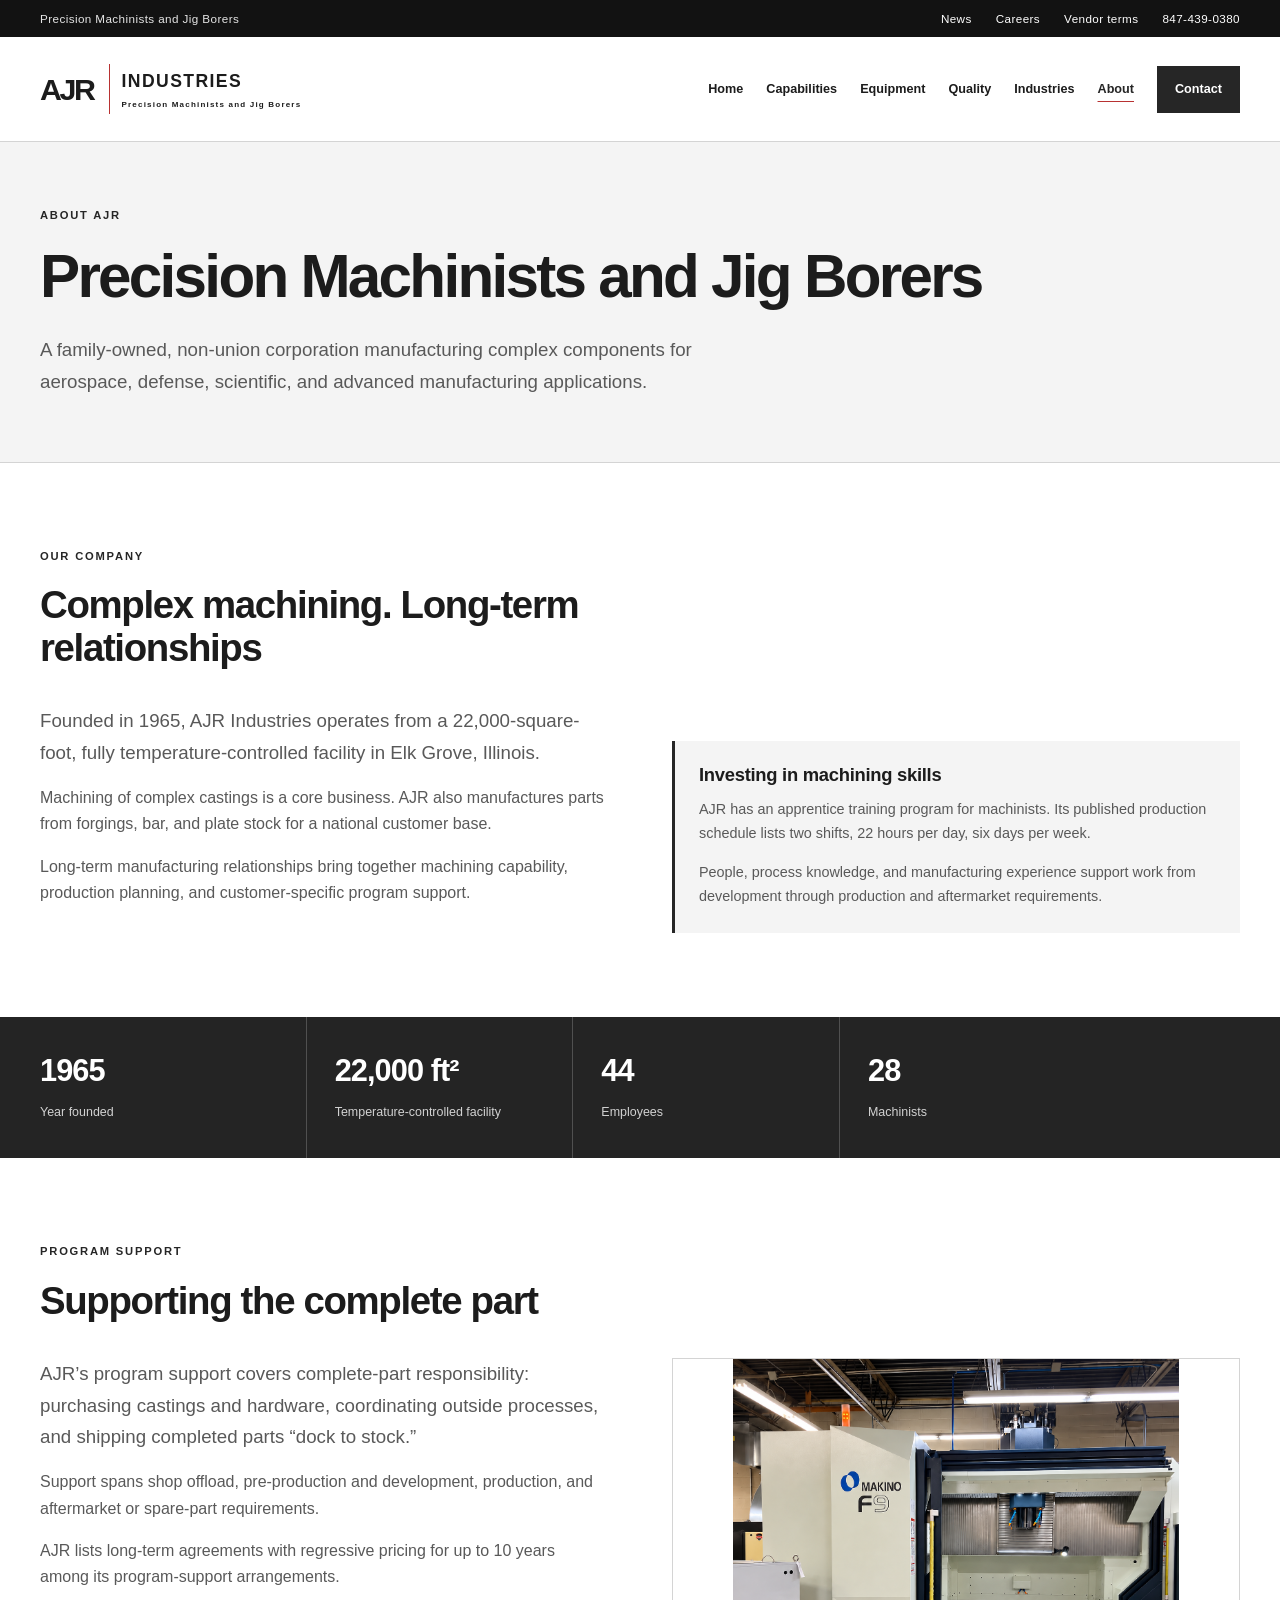
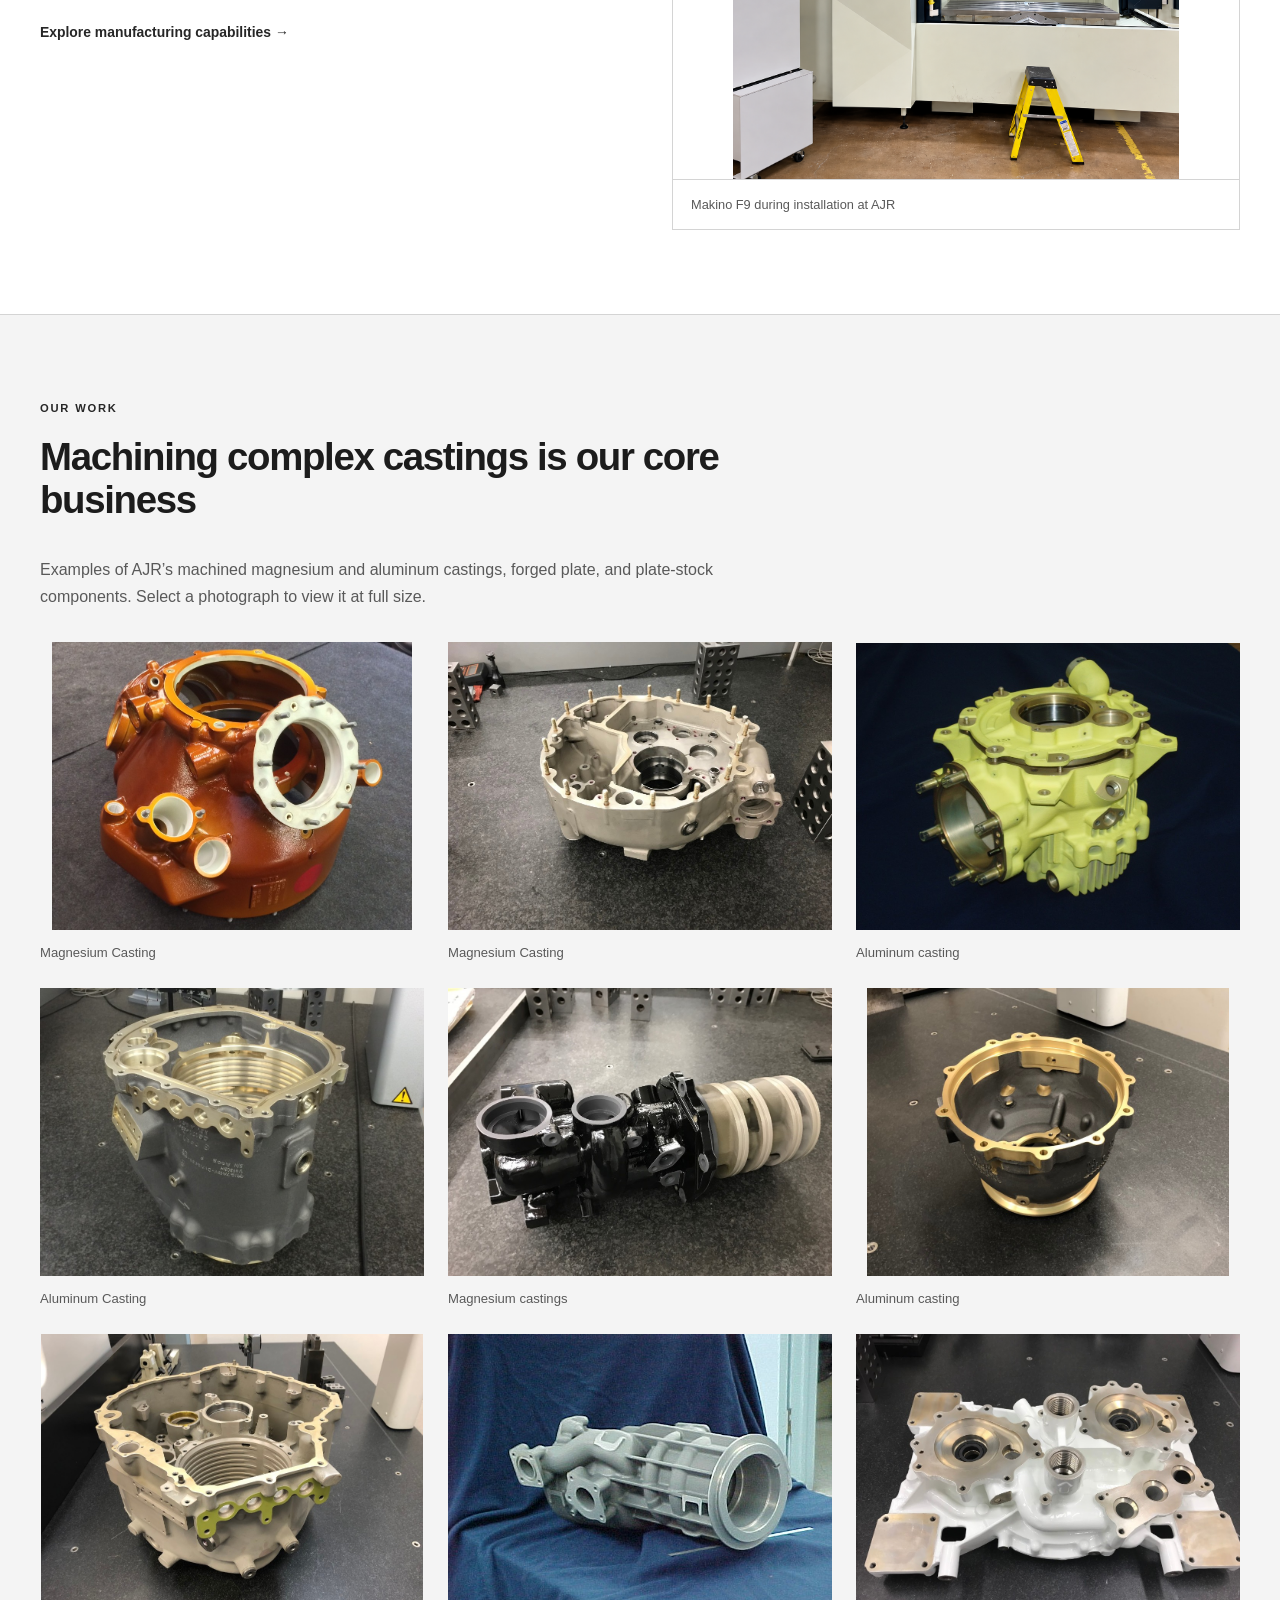
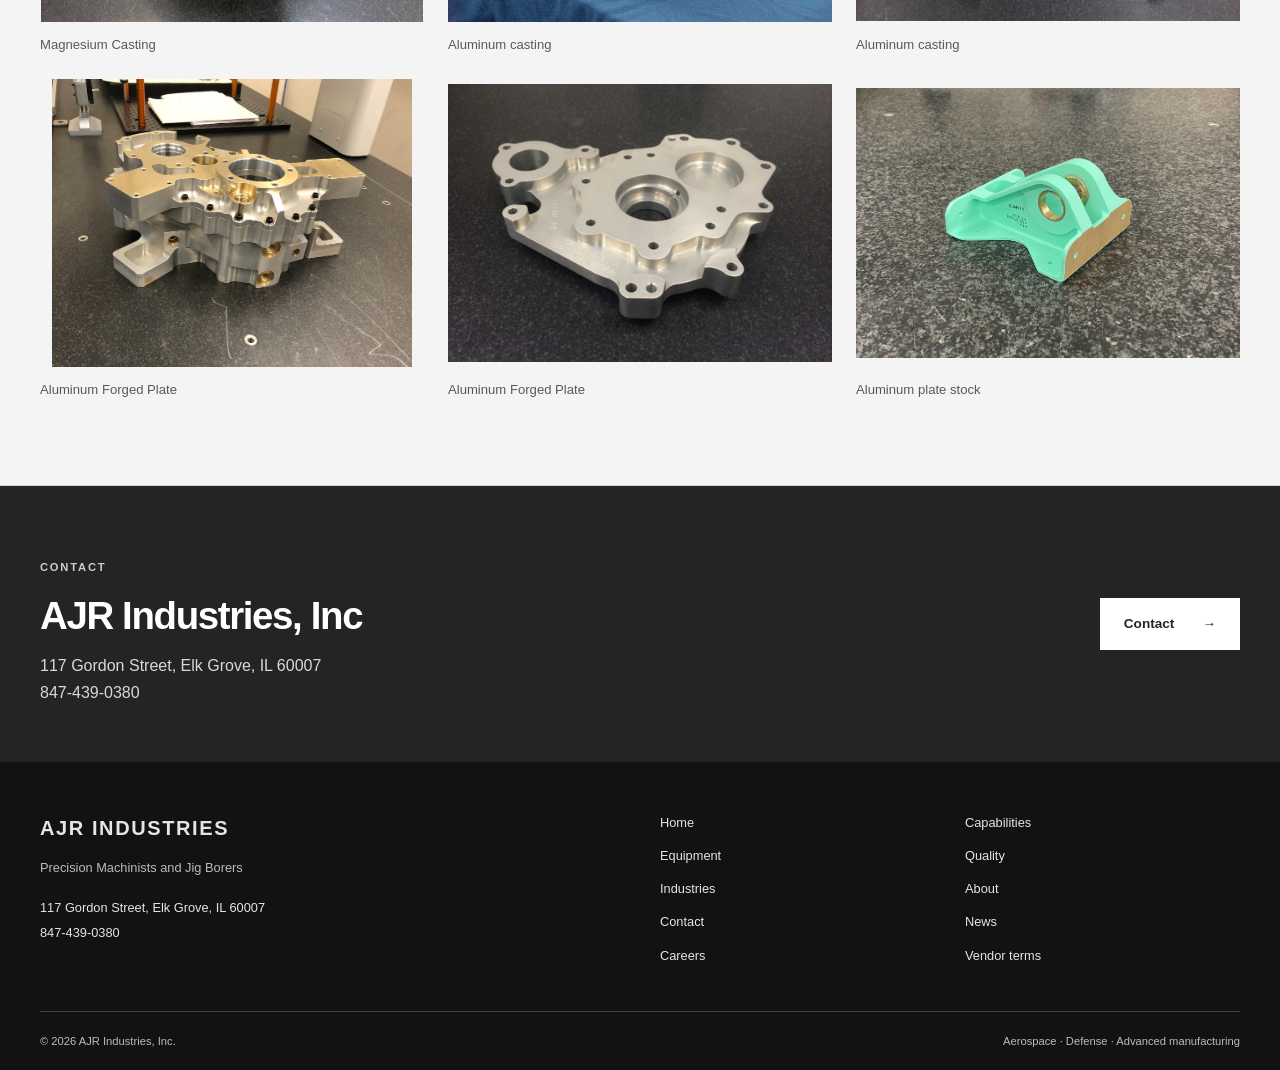
==== commit ac2d0e26: "Simplify employee and machinist statistic labels" ====
--- a/about.html
+++ b/about.html
@@ -45,8 +45,8 @@
 <div class="container stats-grid">
 <div><strong>1965</strong><span>Year founded</span></div>
 <div><strong>22,000 ft²</strong><span>Temperature-controlled facility</span></div>
-<div><strong>44</strong><span>Employees listed in company facts</span></div>
-<div><strong>28</strong><span>Machinists listed in company facts</span></div>
+<div><strong>44</strong><span>Employees</span></div>
+<div><strong>28</strong><span>Machinists</span></div>
 </div>
 </section>
 <section class="section">
